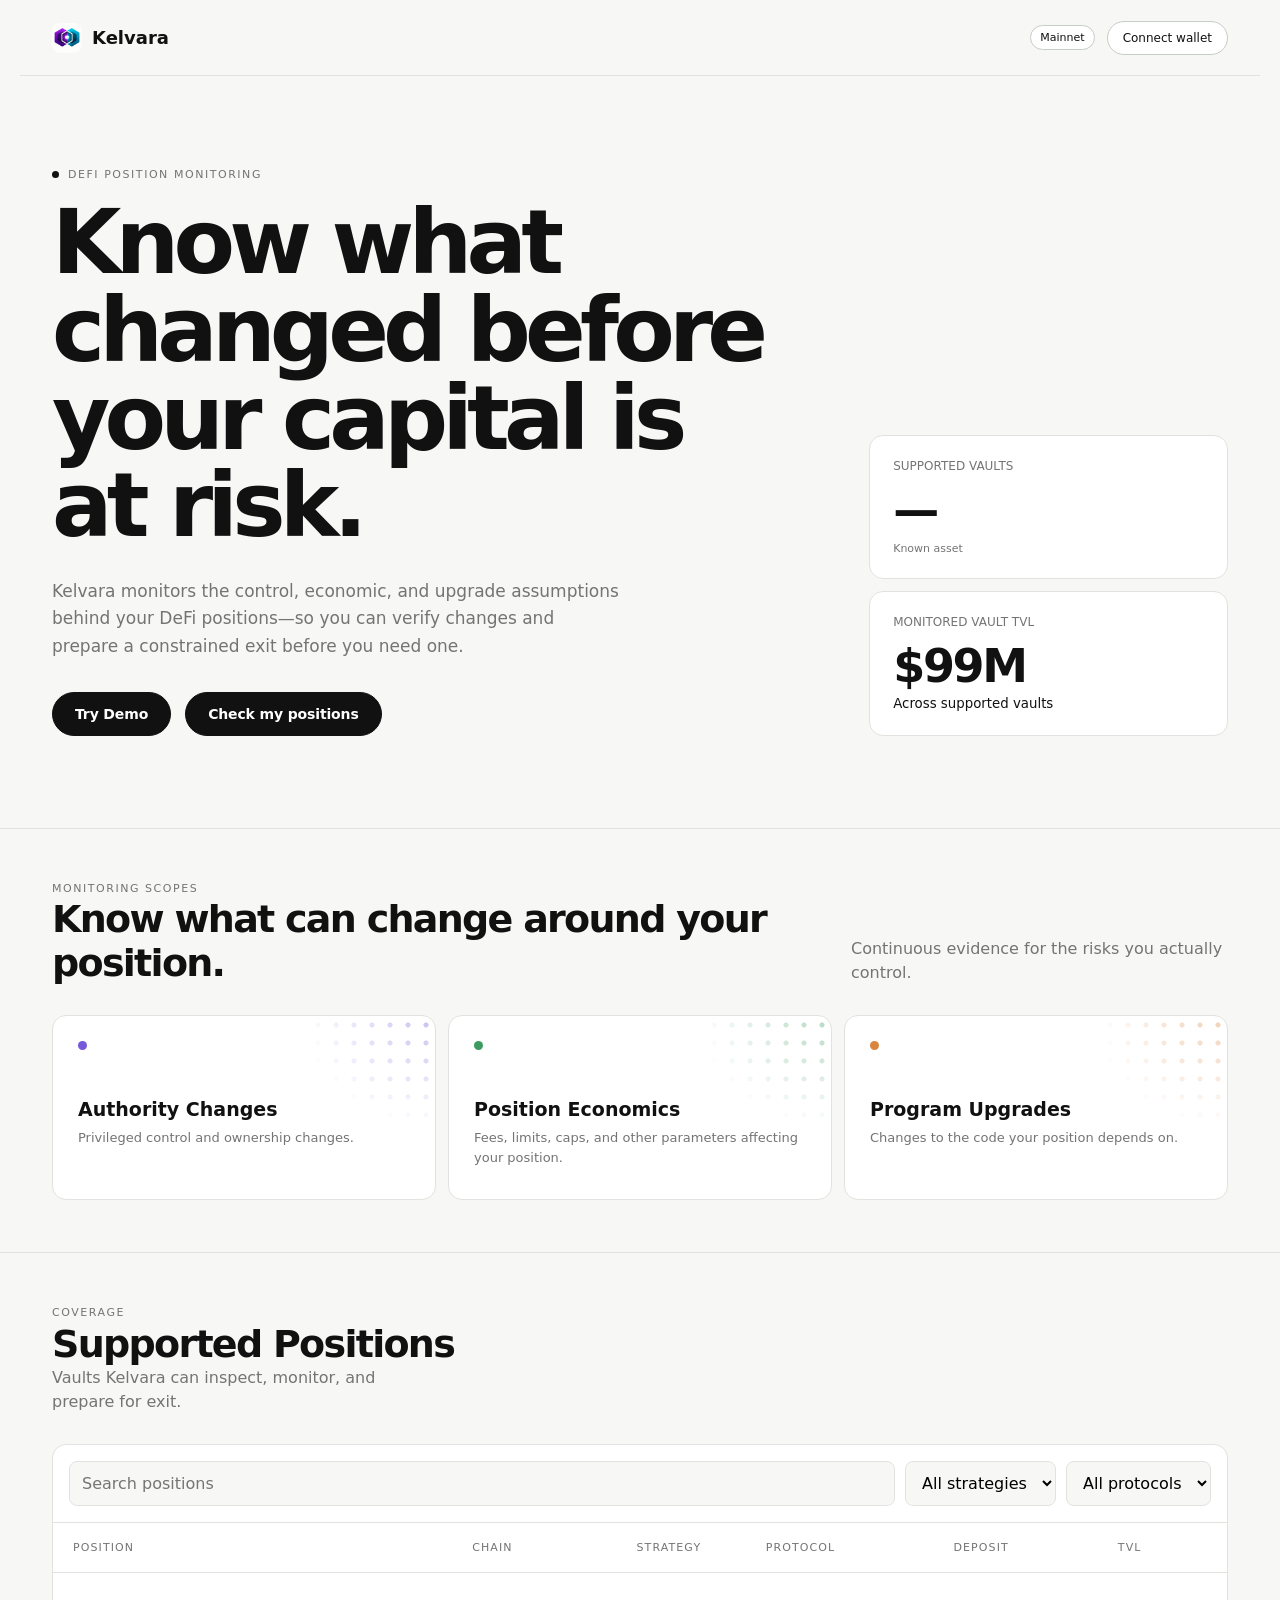
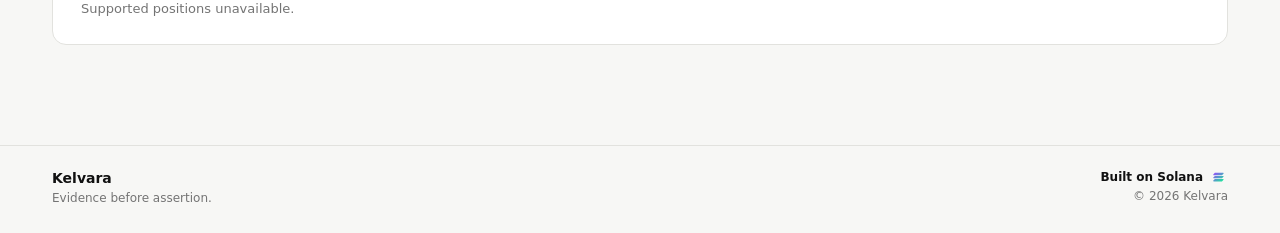
==== index.html @ b46203f2 "Revert "Release UI from canonical ac13722" This reverts commit afd5cecdd87534b0f4036c01dedb1bf832653" ====
<!doctype html>
<html lang="en">
<head>
<meta charset="utf-8"><meta name="viewport" content="width=device-width,initial-scale=1">
<title>Kelvara — Monitoring critical onchain infrastructure.</title>
<link rel="icon" href="/icon.png" type="image/png">
<style>
:root{--bg:#f7f7f5;--surface:#fff;--ink:#111;--muted:#747474;--line:#e2e2de;--line-strong:#c5cec5;--radius:14px;--max:1240px}*{box-sizing:border-box}html{scroll-behavior:smooth}body{margin:0;background:var(--bg);color:var(--ink);font-family:Inter,ui-sans-serif,system-ui,-apple-system,"Segoe UI",sans-serif}a{color:inherit;text-decoration:none}button,input,select{font:inherit}.wrap{max-width:var(--max);margin:auto;padding:0 32px}.topbar{height:76px;border-bottom:1px solid var(--line);display:flex;align-items:center;justify-content:space-between}.wordmark{display:flex;align-items:center;gap:10px;font-weight:750;font-size:18px}.mark{width:30px;height:30px;border-radius:8px}.nav{display:flex;align-items:center;gap:12px;color:var(--muted);font-size:13px}.wallet-chip{border:1px solid var(--line-strong);background:var(--surface);border-radius:999px;padding:9px 15px;color:var(--ink);font-size:12px}.hero{padding-top:92px;padding-bottom:92px;display:grid;grid-template-columns:1.35fr .65fr;gap:72px;align-items:end}.eyebrow,.kicker{margin:0 0 18px;color:var(--muted);font-size:11px;letter-spacing:.14em;text-transform:uppercase}.eyebrow:before{content:"";display:inline-block;width:7px;height:7px;border-radius:50%;background:#111;margin-right:9px}h1{font-size:clamp(48px,7vw,92px);line-height:.98;letter-spacing:-.065em;max-width:780px;margin:0}.lead{max-width:570px;color:var(--muted);font-size:17px;line-height:1.6;margin:28px 0 0}.hero-actions{display:flex;align-items:center;gap:14px;margin-top:32px}.button{display:inline-flex;align-items:center;justify-content:center;min-height:44px;margin-top:0;padding:12px 22px;border:1px solid #111;border-radius:999px;background:#111;color:#fff;font-size:14px;font-weight:700;letter-spacing:-.01em;line-height:1;cursor:pointer;transition:background-color .18s ease,transform .18s ease,box-shadow .18s ease}.button:hover{background:#333;box-shadow:0 6px 16px #1112;transform:translateY(-1px)}.button:focus-visible{outline:3px solid #7658d8;outline-offset:3px}.button:active{background:#000;transform:translateY(0);box-shadow:none}.button:disabled{background:#b8b8b3;border-color:#b8b8b3;color:#fff;cursor:not-allowed;transform:none;box-shadow:none}.metric-stack{display:grid;gap:12px}.metric{background:var(--surface);border:1px solid var(--line);border-radius:var(--radius);padding:23px}.metric-label{display:block;color:var(--muted);font-size:12px}.metric strong{display:block;font-size:46px;letter-spacing:-.05em;margin-top:10px}.metric:after{display:block;color:var(--muted);font-size:11px;margin-top:5px}.metric:first-child:after{content:'Known asset'}.section{border-top:1px solid var(--line);padding:52px 0}.section-head{display:flex;justify-content:space-between;gap:24px;align-items:end;margin-bottom:30px}.section h2{font-size:38px;letter-spacing:-.045em;margin:0}.section-head p{max-width:380px;color:var(--muted);line-height:1.5;margin:0}.scopes{display:grid;grid-template-columns:repeat(3,1fr);gap:12px}.scope{background:var(--surface);border:1px solid var(--line);border-radius:var(--radius);padding:25px;min-height:160px}.scope-dot{display:block;width:9px;height:9px;border-radius:50%;background:#7658d8}.scope-economics .scope-dot{background:#3f9a62}.scope-program .scope-dot{background:#d9853f}.inline-cell{display:inline-flex;align-items:center;gap:8px}.inline-cell img{width:18px;height:18px;border-radius:50%}.coverage-unknown{color:var(--muted);font-size:12px;font-style:italic}.scope{min-height:185px}.table th,.table td{padding-top:20px;padding-bottom:20px}.scope h3{font-size:19px;margin:48px 0 8px}.scope p{color:var(--muted);font-size:13px;line-height:1.5;margin:0}.catalog{background:var(--surface);border:1px solid var(--line);border-radius:var(--radius);overflow:hidden}.mobile-position-list,.mobile-position-more{display:none}.catalog-tools{padding:16px;display:flex;gap:10px;border-bottom:1px solid var(--line)}.catalog-tools input,.catalog-tools select{background:var(--bg);border:1px solid var(--line);border-radius:8px;padding:11px 12px;outline:none}.catalog-tools input{flex:1}.table{width:100%;border-collapse:collapse}.table th,.table td{text-align:left;padding:18px 20px;border-bottom:1px solid var(--line);font-size:13px}.table th{color:var(--muted);font-size:11px;font-weight:500;text-transform:uppercase;letter-spacing:.1em}.table td small{display:block;color:var(--muted);margin-top:5px}.tag{display:inline-block;padding:5px 9px;border:1px solid var(--line-strong);border-radius:999px;color:var(--ink);background:var(--surface);font-size:11px}.empty{padding:28px;color:var(--muted);font-size:13px}.footer{margin-top:48px;border-top:1px solid var(--line)}.footer-inner{max-width:var(--max);margin:0 auto;padding:24px 32px 28px;display:flex;justify-content:space-between;align-items:flex-start;gap:32px}.footer-left,.footer-right{display:flex;flex-direction:column;gap:5px}.footer-right{align-items:flex-end;text-align:right}.footer-brand{color:var(--ink);font-size:14px;font-weight:700}.footer-copy{color:var(--muted);font-size:12px}.footer-solana{display:flex;align-items:center;gap:7px;color:var(--ink);font-size:12px;font-weight:600}.footer-solana img{width:18px;height:14px;object-fit:contain}
@media(max-width:640px){body{color:#0d172c;background:#faf9f6}.wrap{padding-left:20px;padding-right:20px}.topbar{height:72px;position:sticky;top:0;z-index:9;padding-left:20px;padding-right:20px;background:#fffefdf2;backdrop-filter:blur(12px);border-color:#e3e5e8}.wordmark{gap:10px;font-size:19px}.mark{width:32px;height:32px}.nav{gap:8px}.nav a{display:none}.wallet-chip{min-height:42px;padding:0 14px;border-color:#d9dde3;background:#fff;font-size:13px}.hero{display:none}.section{padding:0;border-top:0}.section-head{display:block}.kicker{margin:0 0 7px;color:#7a859a;font-size:10px;font-weight:600;letter-spacing:.16em}.section h2{margin:0;color:#0c172d;font-size:30px;line-height:1.08;font-weight:780;letter-spacing:-.03em}.section-head p{margin:10px 0 18px;color:#748097;font-size:15px;line-height:1.4}#scopes{padding:20px 0 0}#scopes .section-head{display:none}.scopes{grid-template-columns:1fr;gap:10px}.scope{min-height:0;padding:18px 20px;border:1px solid #dfe2e6;border-radius:16px;background:#fff;box-shadow:0 2px 8px #0f172a08}.scope-dot{width:9px;height:9px}.scope h3{margin:12px 0 5px;color:#101a31;font-size:18px;line-height:1.2;font-weight:700}.scope p{color:#738099;font-size:14px;line-height:1.42}#assets{padding:34px 0 0}.catalog{overflow:visible;border:0;border-radius:0;background:transparent}.catalog-tools,.table{display:none}.mobile-position-list{display:grid;gap:10px;border:0;border-radius:0;background:transparent;overflow:visible}.mobile-position-row{position:relative;display:grid;grid-template-columns:54px minmax(0,1fr) 12px;gap:15px;align-items:center;height:94px;padding:16px 18px;border:1px solid #dfe2e6!important;border-radius:16px;background:#fff}.mobile-position-row:after{content:'›';color:#7d889a;font-size:25px;font-weight:300;line-height:1}.mobile-position-row img{width:52px;height:52px;padding:9px;border:1px solid #dde0e5;border-radius:14px;background:#fff;object-fit:contain}.mobile-position-row strong,.mobile-position-row small{display:block}.mobile-position-row strong{color:#101a31;font-size:15px;font-weight:700;line-height:1.25}.mobile-position-row small{margin-top:5px;color:#75819a;font-size:13px}.mobile-position-more{display:flex!important;align-items:center;justify-content:center;width:100%;min-height:48px;margin-top:12px;border:1px solid #dde1e6;border-radius:14px;background:#fff;color:#10182d;font-size:14px;font-weight:700}.mobile-position-more:after{content:'›';margin-left:14px;color:#7d889a;font-size:21px}.footer{margin-top:32px}.footer-inner{padding:20px;gap:20px}.footer-brand{color:#101a31}.footer-right{color:#596477}.footer-solana{color:#101a31}.footer-solana img{width:18px;height:14px;opacity:1}.footer-copy{color:#697386}.footer-left{max-width:140px}}
.scope{position:relative;overflow:hidden;--scope-dot:#7658d8}.scope-economics{--scope-dot:#3f9a62}.scope-program{--scope-dot:#d9853f}.scope::before{content:"";position:absolute;inset:0;background-image:radial-gradient(circle,var(--scope-dot) 2.5px,transparent 2.6px);background-size:18px 18px;background-position:calc(100% - 18px) 18px;opacity:.38;mask-image:radial-gradient(ellipse 170px 145px at 100% 0%,#000 0%,transparent 78%);-webkit-mask-image:radial-gradient(ellipse 170px 145px at 100% 0%,#000 0%,transparent 78%);pointer-events:none}.scope>*{position:relative;z-index:1}
.table{table-layout:fixed;width:100%}.table tbody tr{height:78px}.table th,.table td{vertical-align:middle}.table td{height:78px}.table td>img,.table td>a>img{flex:0 0 36px;width:36px;height:36px;padding:6px;border:1px solid var(--line);border-radius:10px;background:#fff;object-fit:contain}.table td,.table td>a{align-items:center;gap:11px}.table td>a{display:inline-flex}.table td:first-child>span{line-height:1.25}.table td:first-child>small{color:var(--muted);font-size:12px;line-height:1.25;text-transform:capitalize}.table td:nth-child(3),.table td:nth-child(6){font-weight:600}@media(min-width:761px){.table th:nth-child(1),.table td:nth-child(1){width:34%}.table th:nth-child(2),.table td:nth-child(2){width:14%}.table th:nth-child(3),.table td:nth-child(3){width:11%}.table th:nth-child(4),.table td:nth-child(4){width:16%}.table th:nth-child(5),.table td:nth-child(5){width:14%}.table th:nth-child(6),.table td:nth-child(6){width:11%}.table tbody tr{display:table-row}.table tbody td{display:table-cell}.table td:first-child{position:relative;padding-left:59px}.table td:first-child>img{position:absolute;left:12px;top:50%;transform:translateY(-50%)}.table td:first-child>span,.table td:first-child>small{display:block;white-space:nowrap;overflow:hidden;text-overflow:ellipsis}.table td:nth-child(2),.table td:nth-child(4),.table td:nth-child(5){white-space:nowrap}.table td:nth-child(2)>img,.table td:nth-child(5)>img{vertical-align:middle;margin-right:11px}.table td:nth-child(4)>a{display:inline-flex;vertical-align:middle}}
@media (prefers-reduced-motion: reduce){html{scroll-behavior:auto}*{animation-duration:.01ms!important;transition-duration:.01ms!important}}
.wallet-modal{position:fixed;inset:0;background:#0008;display:grid;place-items:center;z-index:10}.wallet-modal[hidden],.wallet-control [hidden]{display:none}.wallet-panel{position:relative;background:var(--surface);border:1px solid var(--line);border-radius:var(--radius);padding:28px;width:min(420px,calc(100% - 36px))}.wallet-panel h2{margin:0 0 8px}.wallet-panel p{color:var(--muted);font-size:13px}.wallet-options{display:grid;gap:10px}.wallet-options button{display:flex;align-items:center;gap:10px;padding:12px;border:1px solid var(--line);background:var(--bg);border-radius:10px;text-align:left}.wallet-options img{width:24px;height:24px;border-radius:6px}.wallet-close{position:absolute;right:12px;top:10px;border:0;background:transparent;font-size:24px}.wallet-control{display:flex;align-items:center;gap:8px}.wallet-control>#wallet-disconnect{border:0;background:transparent;color:var(--muted);font-size:11px}
</style></head>
<body>
<header class="topbar wrap"><a class="wordmark" href="https://kelvara.xyz" aria-label="Kelvara home"><img class="mark" src="/icon.png" alt="">Kelvara</a><nav class="nav"><button id="realm-label" class="tag" type="button" aria-haspopup="dialog" aria-controls="network-selector" aria-expanded="false">Select network</button><div class="wallet-control"><button class="wallet-chip" id="wallet-chip" type="button" aria-haspopup="dialog">Connect wallet</button><span id="wallet-chip-address" hidden></span><button id="wallet-disconnect" type="button" hidden>Disconnect</button></div></nav></header>
<div id="network-selector" class="wallet-modal" hidden role="dialog" aria-modal="true" aria-labelledby="network-selector-title"><div class="wallet-panel"><button id="network-selector-close" class="wallet-close" type="button" aria-label="Close network selector">×</button><h2 id="network-selector-title">Choose your network</h2><p>Connect a wallet only after selecting a network.</p><div class="wallet-options"><button type="button" data-network-context="mainnet">Mainnet</button><button type="button" data-network-context="devnet">Devnet</button><button type="button" data-network-context="devnet-demo">Devnet Demo</button></div><p id="network-selector-status" role="status"></p></div></div>
<div id="wallet-selector" class="wallet-modal" hidden role="dialog" aria-modal="true" aria-labelledby="wallet-selector-title"><div class="wallet-panel"><button id="wallet-selector-close" class="wallet-close" type="button" aria-label="Close">×</button><h2 id="wallet-selector-title">Connect a wallet</h2><p id="wallet-selector-message">Select an installed Solana wallet.</p><div class="wallet-options"><button type="button" data-wallet="phantom"><img src="/assets/wallets/phantom.svg" alt="">Phantom</button><button type="button" data-wallet="solflare"><img src="/assets/wallets/solflare.svg" alt="">Solflare</button><button type="button" data-wallet="backpack"><img src="/assets/wallets/backpack.svg" alt="">Backpack</button></div></div></div>
<main>
<section class="hero wrap"><div><p class="eyebrow"><span id="landing-health-status" class="landing-health-dot" role="status" aria-label="Backend status: checking" data-state="loading"></span>DEFI POSITION MONITORING</p><h1>Know what changed before your capital is at risk.</h1><p class="lead">Kelvara monitors the control, economic, and upgrade assumptions behind your DeFi positions—so you can verify changes and prepare a constrained exit before you need one.</p><div class="hero-actions"><button class="button" id="live-demo" type="button">Try Demo</button><button class="button" id="connect-wallet">Check my positions</button></div></div><div class="metric-stack"><article class="metric"><span class="metric-label">SUPPORTED VAULTS</span><strong id="vault-count" aria-live="polite" aria-busy="true">—</strong></article><article class="metric"><span class="metric-label">MONITORED VAULT TVL</span><strong>$99M</strong><small>Across supported vaults</small></article></div></section>
<section class="section" id="scopes"><div class="wrap"><div class="section-head"><div><p class="kicker">MONITORING SCOPES</p><h2>Know what can change around your position.</h2></div><p>Continuous evidence for the risks you actually control.</p></div><div class="scopes"><article class="scope scope-authority"><span class="scope-dot" aria-hidden="true"></span><h3>Authority Changes</h3><p>Privileged control and ownership changes.</p></article><article class="scope scope-economics"><span class="scope-dot" aria-hidden="true"></span><h3>Position Economics</h3><p>Fees, limits, caps, and other parameters affecting your position.</p></article><article class="scope scope-program"><span class="scope-dot" aria-hidden="true"></span><h3>Program Upgrades</h3><p>Changes to the code your position depends on.</p></article></div></div></section>
<section class="section" id="assets"><div class="wrap"><div class="section-head"><div><p class="kicker">COVERAGE</p><h2>Supported Positions</h2><p>Vaults Kelvara can inspect, monitor, and prepare for exit.</p></div></div><div class="catalog"><div class="catalog-tools"><input id="asset-search" data-search type="search" placeholder="Search positions" aria-label="Search positions"><select id="type-filter" aria-label="Strategy filter"><option value="">All strategies</option><option value="RWA Yield">RWA Yield</option></select><select id="protocol-filter" aria-label="Protocol filter"><option value="">All protocols</option><option value="Kamino">Kamino</option></select></div><table class="table"><thead><tr><th>Position</th><th>Chain</th><th>Strategy</th><th>Protocol</th><th>Deposit</th><th>TVL</th></tr></thead><tbody id="asset-list"></tbody></table><div id="mobile-position-list" class="mobile-position-list" aria-label="Supported positions"></div><button id="mobile-position-more" class="mobile-position-more" type="button">View all supported positions</button><div class="empty" id="no-results" hidden>No assets match these filters.</div></div></div></section>
</main><footer class="footer"><div class="footer-inner"><div class="footer-left"><div class="footer-brand">Kelvara</div><div class="footer-copy">Evidence before assertion.</div></div><div class="footer-right"><a class="footer-solana" href="https://solana.com" target="_blank" rel="noopener noreferrer"><span>Built on Solana</span><img src="/assets/networks/solana.svg" alt=""></a><div class="footer-copy">© <span data-current-year></span> Kelvara</div></div></div></footer>
<script data-wallet-module>
(()=>{const q=s=>document.querySelector(s), modal=q('#wallet-selector'), networkModal=q('#network-selector'), msg=q('#wallet-selector-message'), chip=q('#wallet-chip'), addr=q('#wallet-chip-address'), off=q('#wallet-disconnect'), realm=q('#realm-label'), LANDING_CONTEXT_KEY='kelvara_landing_context',CONTEXTS={mainnet:{network:'mainnet-beta',mode:'normal',catalogId:'mainnet-beta'},devnet:{network:'devnet',mode:'normal',catalogId:'devnet'},'devnet-demo':{network:'devnet',mode:'demo',catalogId:'devnet-demo'}},GENESIS={"mainnet-beta":"5eykt4UsFv8P8NJdTREpY1vzqKqZKvdpKuc147dw2N9d",devnet:"EtWTRABZaYq6iMfeYKouRu166VU2xqa1wcaWoxPkrZBG"};let current=null,network=null,mode=null,currentContext=null;
function readContext(){try{const id=sessionStorage.getItem(LANDING_CONTEXT_KEY);return CONTEXTS[id]?{id,...CONTEXTS[id]}:{id:'mainnet',...CONTEXTS.mainnet}}catch{return {id:'mainnet',...CONTEXTS.mainnet}}}
const DISCONNECT_TIMEOUT=10000;let disconnectBlocked=false,disconnectBarrier=null,disconnectGeneration=0,networkGeneration=0;function clearNetworkState(){sessionStorage.removeItem('kelvara_handoff');sessionStorage.removeItem('kelvara_app_session');sessionStorage.removeItem('kelvara_auth_token');localStorage.removeItem('kelvara_prod_monitor_wallet');localStorage.removeItem('kelvara_prod_wallet');localStorage.removeItem('kelvara_pending_nonce_accounts')}function persistedProvider(){for(const key of ['kelvara_app_session','kelvara_handoff']){let record;try{record=JSON.parse(sessionStorage.getItem(key)||'null')}catch{continue}const expectedGenesis=network&&GENESIS[network],source=record?.source,wallet=record?.wallet;if(!expectedGenesis||record?.network!==network||record?.genesisHash!==expectedGenesis||typeof wallet!=='string'||typeof source!=='string')continue;const p=provider(source);if(p&&p.isConnected!==false&&p.publicKey&&p.publicKey.toString()===wallet)return p}return null}function clearLiveProvider(){const previous=current||persistedProvider();current=null;addr.hidden=true;addr.textContent='';off.hidden=true;chip.textContent='Connect wallet';clearNetworkState();if(!previous?.disconnect)return Promise.resolve(true);disconnectBlocked=true;const generation=++disconnectGeneration;let result;try{result=previous.disconnect()}catch{result=Promise.reject(new Error('wallet_disconnect_failed'))}const barrier=Promise.race([Promise.resolve(result),new Promise((_,reject)=>setTimeout(()=>reject(new Error('wallet_disconnect_timeout')),DISCONNECT_TIMEOUT))]);disconnectBarrier=barrier;barrier.then(()=>{if(disconnectBarrier!==barrier||generation!==disconnectGeneration)return;disconnectBarrier=null;disconnectBlocked=false},()=>{if(disconnectBarrier!==barrier||generation!==disconnectGeneration)return;disconnectBarrier=null;disconnectBlocked=true;const status=q('#network-selector-status');if(status)status.textContent='Disconnect failed or timed out. Reload the page or manually disconnect the wallet.'});return barrier}function exposeContext(contextId){const selected=CONTEXTS[contextId];if(!selected)return false;sessionStorage.setItem(LANDING_CONTEXT_KEY,contextId);currentContext={id:contextId,...selected};network=selected.network;mode=selected.mode;realm.textContent=contextId==='devnet-demo'?'Devnet Demo':contextId==='devnet'?'Devnet':'Mainnet';q('#network-selector-status').textContent=contextId==='devnet-demo'?'Devnet Demo catalog.':network==='devnet'?'Devnet catalog.':'Mainnet catalog.';closeNetwork();if(window.dispatchEvent&&typeof CustomEvent==='function')window.dispatchEvent(new CustomEvent('kelvara-context-selected',{detail:currentContext}));return true}function setNetwork(contextId){const selected=CONTEXTS[contextId];if(!selected)return false;if(currentContext?.id===contextId)return exposeContext(contextId);if(disconnectBlocked||disconnectBarrier)return false;++networkGeneration;closeNetwork();const owned=current||persistedProvider();if(!owned){clearNetworkState();return exposeContext(contextId)}const barrier=clearLiveProvider();if(!barrier||typeof barrier.then!=='function')return exposeContext(contextId);barrier.then(()=>{disconnectBarrier=null;disconnectBlocked=false;exposeContext(contextId)},()=>{});return true}
currentContext=readContext();network=currentContext.network;mode=currentContext.mode;realm.textContent=currentContext.id==='devnet-demo'?'Devnet Demo':currentContext.id==='devnet'?'Devnet':'Mainnet';closeNetwork();window.KelvaraLandingContext={get:()=>currentContext};const networkSelector=q('#network-selector');if(networkSelector)networkSelector.querySelectorAll('[data-network-context]').forEach(button=>button.onclick=()=>setNetwork(button.dataset.networkContext));realm.onclick=openNetwork;
function provider(kind){if(kind==='phantom')return window.phantom?.solana||(window.solana?.isPhantom?window.solana:null);if(kind==='solflare')return window.solflare||(window.solana?.isSolflare?window.solana:null);if(kind==='backpack')return window.backpack?.solana||window.backpack||(window.solana?.isBackpack?window.solana:null);return null}function connectedProvider(){const candidates=[window.phantom?.solana,window.solflare,window.backpack?.solana,window.backpack,window.solana];for(const p of candidates){if(p&&p.isConnected!==false&&p.publicKey)return p}return null}
function close(){modal.hidden=true} function open(){modal.hidden=false;msg.textContent='Select an installed Solana wallet.'} function closeNetwork(){networkModal.hidden=true;if(realm?.setAttribute)realm.setAttribute('aria-expanded','false')} function openNetwork(){networkModal.hidden=false;if(realm?.setAttribute)realm.setAttribute('aria-expanded','true')} const API_BASE=location.hostname==='app.kelvara.xyz'?'https://api.kelvara.xyz':'',apiUrl=path=>`${API_BASE}${path}`;
function validateAuthenticatedDevnetPortfolio(value){if(!value||typeof value!=='object'||Array.isArray(value))throw Error('Devnet portfolio unavailable.');const allowed=['network','genesisHash','sourceStatus','positions','safeguards','protocolStatuses','coverage'],required=['network','genesisHash','sourceStatus','positions','safeguards','protocolStatuses'],statuses=['canonical_devnet_empty_read_only','canonical_devnet_live_read_only'];if(Object.keys(value).some(key=>!allowed.includes(key))||!required.every(key=>Object.hasOwn(value,key))||value.network!=='devnet'||value.genesisHash!==GENESIS.devnet||!statuses.includes(value.sourceStatus))throw Error('Devnet portfolio unavailable.');for(const field of ['positions','safeguards','protocolStatuses'])if(!Array.isArray(value[field])||value[field].length>100)throw Error('Devnet portfolio unavailable.');if(value.positions.some(position=>!position||typeof position!=='object'||Array.isArray(position)||position.chain!=='solana'||position.network!=='devnet'||typeof position.targetId!=='string'||!position.targetId.startsWith('solana:devnet:')||/mainnet/i.test(JSON.stringify(position))))throw Error('Devnet portfolio unavailable.');return value}
function validateDevnetReadOnlyDemo(value){validateAuthenticatedDevnetPortfolio(value);const keys=['network','genesisHash','sourceStatus','positions','safeguards','protocolStatuses'];if(Object.keys(value).sort().join(',')!==keys.sort().join(',')||value.sourceStatus!=='canonical_devnet_empty_read_only'||value.positions.length||value.safeguards.length||value.protocolStatuses.length)throw Error('Devnet demo unavailable.');return value}
async function readJsonResponse(response,label){if(!response||!response.ok)throw Error(`${label} unavailable.`);let value;try{value=await response.json()}catch{throw Error(`${label} unavailable.`)}if(!value||typeof value!=='object')throw Error(`${label} unavailable.`);return value}
async function connect(kind){/* challenge(network=devnet); mode=demo; attemptContext.mode */const clear=()=>{sessionStorage.removeItem('kelvara_handoff');sessionStorage.removeItem('kelvara_app_session');sessionStorage.removeItem('kelvara_auth_token');localStorage.removeItem('kelvara_prod_monitor_wallet')};if(!network){clear();if(!networkModal){return}else{networkModal.hidden=false;return}}if(disconnectBlocked){msg.textContent='Disconnect is still settling. Connect again after the wallet disconnect completes.';return}const attemptGeneration=networkGeneration,attemptContext=currentContext,attemptNetwork=attemptContext.network,attemptMode=attemptContext.mode,isCurrent=()=>networkGeneration===attemptGeneration&&currentContext===attemptContext,label=kind[0].toUpperCase()+kind.slice(1);const p=provider(kind);if(!p?.connect){msg.textContent=label+' not detected. Install or unlock the browser extension, then try again.';return}try{clear();msg.textContent='Connecting wallet…';const result=await p.connect();if(!isCurrent())return;const key=(result.publicKey||p.publicKey)?.toString();if(!key||p.isConnected===false||!p.isConnected||!p.publicKey||p.publicKey.toString()!==key)throw Error('Wallet did not establish an active session.');current=p;msg.textContent='Signing authentication…';const challengeResponse=await fetch(apiUrl('/api/auth/challenge'),{method:'POST',headers:{'content-type':'application/json','x-kelvara-network':attemptNetwork},body:JSON.stringify({wallet:key,network:attemptNetwork,demoMode:attemptMode==='demo'}),});if(!isCurrent())return;const challenge=await readJsonResponse(challengeResponse,'Authentication challenge');if(!isCurrent())return;if(typeof challenge.message!=='string'||!challenge.message||challenge.message.length>4096||challenge.network!==attemptNetwork||challenge.genesisHash!==GENESIS[attemptNetwork]||challenge.demoMode!==(attemptMode==='demo'))throw Error('Authentication challenge unavailable.');const signed=await p.signMessage(new TextEncoder().encode(challenge.message),'utf8');if(!isCurrent())return;const bytes=signed.signature||signed;let binary='';for(let i=0;i<bytes.length;i++)binary+=String.fromCharCode(bytes[i]);const signature=btoa(binary);const verifyResponse=await fetch(apiUrl('/api/auth/verify'),{method:'POST',headers:{'content-type':'application/json','x-kelvara-network':attemptNetwork},body:JSON.stringify({wallet:key,message:challenge.message,signature,network:attemptNetwork,demoMode:attemptMode==='demo'})});if(!isCurrent())return;const session=await readJsonResponse(verifyResponse,'Wallet authentication');if(!isCurrent())return;if(typeof session.token!=='string'||!session.token||session.network!==attemptNetwork||session.genesisHash!==challenge.genesisHash)throw Error('Wallet authentication failed.');msg.textContent='Loading position…';const inspectionPath=attemptNetwork==='devnet'?'/api/portfolio/':'/api/inspect/';const inspectionUrl=inspectionPath+encodeURIComponent(key)+(attemptNetwork==='devnet'?`?network=${encodeURIComponent(attemptNetwork)}`:'');const inspectResponse=await fetch(apiUrl(inspectionUrl),{headers:{authorization:'Bearer '+session.token,'x-kelvara-network':attemptNetwork,'x-kelvara-genesis':session.genesisHash}});if(!isCurrent())return;const inspection=await readJsonResponse(inspectResponse,'Initial position inspection');if(!isCurrent())return;if(attemptNetwork==='devnet')validateAuthenticatedDevnetPortfolio(inspection);if(!isCurrent())return;sessionStorage.setItem('kelvara_handoff',JSON.stringify({wallet:key,source:kind,token:session.token,network:attemptNetwork,mode:attemptMode,demoMode:attemptMode==='demo',genesisHash:session.genesisHash,evidence:inspection}));sessionStorage.setItem('kelvara_network_context',attemptMode==='demo'?'devnet-demo':attemptNetwork);addr.hidden=false;addr.textContent=key.slice(0,4)+'…'+key.slice(-4);chip.textContent=label+' connected';off.hidden=false;if(!isCurrent())return;const destination=attemptMode==='demo'?'/app.html?network=devnet&mode=demo':'/app.html';location.replace(destination)}catch(e){if(!isCurrent())return;clear();msg.textContent=e.message||'Connection not completed.'}}
chip.onclick=()=>network?open():openNetwork();const connectButton=q('#connect-wallet');if(connectButton)connectButton.onclick=()=>network?open():openNetwork();const demoButton=q('#live-demo');if(demoButton)demoButton.onclick=()=>{const changed=setNetwork('devnet-demo');if(changed)window.setTimeout(()=>{if(currentContext?.id==='devnet-demo'&&network==='devnet')open()},500)};off.onclick=async()=>{try{await current?.disconnect()}catch{}current=null;addr.hidden=true;off.hidden=true;chip.textContent='Connect wallet';close()};q('#wallet-selector-close').onclick=close;const networkClose=q('#network-selector-close');if(networkClose)networkClose.onclick=closeNetwork;modal.onclick=e=>{if(e.target===modal)close()};networkModal.onclick=e=>{if(e.target===networkModal&&network)closeNetwork()};document.addEventListener('keydown',e=>{if(e.key==='Escape'){if(!networkModal.hidden)closeNetwork();else close()}});document.querySelectorAll('[data-wallet]').forEach(b=>b.onclick=()=>connect(b.dataset.wallet));})();
</script>
<script data-positions-module>
(()=>{const API_BASE=location.hostname==='app.kelvara.xyz'?'https://api.kelvara.xyz':'',apiUrl=path=>`${API_BASE}${path}`,API=apiUrl('/api/supported-positions?network='),NETWORKS=new Set(['mainnet-beta','devnet']),keys=['targetId','chain','network','protocolId','resourceType','address','displayName','strategy','protocolUrl','protocolIconKey','token','shareMint','metricsAdapter','monitoring','tvl'],tokenKeys=['mint','symbol','iconKey'],adapterKeys=['id','version'],monitorKeys=['state','activeRuleCount'],tvlKeys=['state','value','currency','observedAt','source'],states=new Set(['provisioning','ready','degraded']),tvlStates=new Set(['unknown','unavailable','stale','current']),q=s=>document.querySelector(s),list=q('#asset-list'),empty=q('#no-results'),search=q('#asset-search'),type=q('#type-filter'),protocol=q('#protocol-filter'),count=q('#vault-count'),mobileList=q('#mobile-position-list'),mobileMore=q('#mobile-position-more');let positions=[],generation=0,mobileExpanded=false;const iconPath=(kind,key)=>`/assets/${kind}/${encodeURIComponent(key)}.svg`;function image(parent,src){const n=document.createElement('img');n.src=src;n.alt='';n.width=24;n.height=24;parent.appendChild(n);return n}function money(value){return new Intl.NumberFormat('en-US',{style:'currency',currency:'USD',notation:'compact',maximumFractionDigits:0}).format(Number(value))}
function exact(o,allowed){return o&&typeof o==='object'&&!Array.isArray(o)&&Object.keys(o).sort().join('|')===allowed.slice().sort().join('|')}
function str(v){return typeof v==='string'&&v.length>0&&v.length<=4096} function nullable(v){return v===null||str(v)}
function solana(v){return typeof v==='string'&&/^[1-9A-HJ-NP-Za-km-z]{32,44}$/.test(v)}
function observed(v){return typeof v==='string'&&/^\d{4}-\d{2}-\d{2}T\d{2}:\d{2}:\d{2}\.\d{3}Z$/.test(v)&&!Number.isNaN(Date.parse(v))}
function validatePosition(p){const id=`${p?.chain}:${p?.network}:${p?.protocolId}:${p?.resourceType}:${p?.address}`,tv=p?.tvl||{};if(!exact(p,keys)||!str(p.targetId)||p.targetId!==id||p.chain!=='solana'||!str(p.network)||!str(p.protocolId)||!str(p.resourceType)||!solana(p.address)||!str(p.displayName)||p.strategy!=='Yield'||p.protocolUrl!==`https://app.kamino.finance/explore/vaults/${p.address}`||p.protocolIconKey!==(p.address==='BoZDRc1RDY9FzUZZ19WT4GbtTnnbXQ8AGSU5ByEw3ut5'?'steakhouse':'kamino')||!exact(p.token,tokenKeys)||!solana(p.token.mint)||!str(p.token.symbol)||!str(p.token.iconKey)||!solana(p.shareMint)||!exact(p.metricsAdapter,adapterKeys)||!str(p.metricsAdapter.id)||!Number.isSafeInteger(p.metricsAdapter.version)||p.metricsAdapter.version<1||!exact(p.monitoring,monitorKeys)||!states.has(p.monitoring.state)||!Number.isInteger(p.monitoring.activeRuleCount)||p.monitoring.activeRuleCount<1||!exact(p.tvl,tvlKeys)||tv.state!=='current'||tv.currency!=='USD'||!str(tv.source)||!str(tv.value)||!observed(tv.observedAt))throw Error('Supported positions unavailable.');return p}
function validateCatalog(v,network){if(!exact(v,['network','positions'])||v.network!==network||!Array.isArray(v.positions)||v.positions.length>100)throw Error('Supported positions unavailable.');const ids=new Set();return v.positions.map(validatePosition).map(p=>{if(p.network!==network||ids.has(p.targetId))throw Error('Supported positions unavailable.');ids.add(p.targetId);return p})}
function text(parent,value,tag='span'){const n=document.createElement(tag);n.textContent=value;parent.appendChild(n);return n}function cell(tr,label){const td=document.createElement('td');td.dataset.label=label;tr.appendChild(td);return td}
function render(){mobileList.replaceChildren();const mobilePositions=mobileExpanded?positions:positions.slice(0,5);mobilePositions.forEach(p=>{const row=document.createElement('article');row.className='mobile-position-row';image(row,iconPath('protocols',p.protocolIconKey));const identity=document.createElement('div');text(identity,p.displayName,'strong');text(identity,'Kamino · Solana','small');row.appendChild(identity);mobileList.appendChild(row)});mobileMore.hidden=positions.length<=5||mobileExpanded;[ [type,new Set(positions.map(p=>p.strategy))],[protocol,new Set(positions.map(p=>p.protocolId))] ].forEach(([select,values])=>{const current=select.value;select.replaceChildren();text(select,'All '+(select===type?'strategies':'protocols'),'option');values.forEach(value=>text(select,value,'option'));select.value=current});list.replaceChildren();const needle=(search.value||'').toLowerCase(),shown=positions.filter(p=>(!needle||[p.displayName,p.address,p.protocolId,p.token.symbol].join(' ').toLowerCase().includes(needle))&&(!type.value||p.strategy===type.value)&&(!protocol.value||p.protocolId===protocol.value));shown.forEach(p=>{const tr=document.createElement('tr');tr.dataset.name=p.displayName;tr.dataset.type=p.strategy;tr.dataset.protocol=p.protocolId;let td=cell(tr,'Position');image(td,iconPath('protocols',p.protocolIconKey));text(td,p.displayName);text(td,'Kamino · Solana','small');td=cell(tr,'Chain');image(td,iconPath('networks','solana'));text(td,'Solana');td=cell(tr,'Strategy');text(td,p.strategy);td=cell(tr,'Protocol');const link=document.createElement('a');link.href=p.protocolUrl;link.target='_blank';link.rel='noopener noreferrer';image(link,iconPath('protocols',p.protocolId));text(link,'Kamino');td.appendChild(link);td=cell(tr,'Deposit');image(td,iconPath('tokens',p.token.iconKey));text(td,p.token.symbol);td=cell(tr,'TVL');text(td,money(p.tvl.value));list.appendChild(tr)});empty.hidden=shown.length!==0;empty.textContent=positions.length?'No assets match these filters.':'No supported positions returned.';count.textContent=String(shown.length);count.setAttribute('aria-busy','false')}
async function load(network){const requestGeneration=++generation;positions=[];list.replaceChildren();count.textContent='—';count.setAttribute('aria-busy','true');empty.hidden=true;if(!NETWORKS.has(network)){count.setAttribute('aria-busy','false');empty.hidden=false;empty.textContent='Select a network to load supported positions.';return}try{const r=await fetch(API+encodeURIComponent(network));if(!r.ok)throw Error();const next=validateCatalog(await r.json(),network);if(requestGeneration!==generation)return;positions=next;render()}catch(e){if(requestGeneration!==generation)return;empty.hidden=false;empty.textContent='Supported positions unavailable.'}}
window.KelvaraPositions={validateCatalog,load};
const landingHealth=document.querySelector('#landing-health-status');
function setLandingHealth(state){if(!landingHealth)return;landingHealth.dataset.state=state;const labels={loading:'Backend status: checking',running:'Backend status: running',error:'Backend status: unavailable'};landingHealth.setAttribute('aria-label',labels[state]||labels.error)}
fetch(apiUrl('/healthz'),{headers:{Accept:'application/json'}}).then(r=>{if(!r.ok)throw Error('health');return r.json().catch(()=>({}))}).then(()=>setLandingHealth('running')).catch(()=>setLandingHealth('error'));
mobileMore.onclick=()=>{mobileExpanded=true;render()};[search,type,protocol].forEach(x=>x.addEventListener('input',render));window.addEventListener('kelvara-network-selected',e=>load(e.detail));const initial=sessionStorage.getItem('kelvara_network_context')||'mainnet-beta';load(initial);
})();
</script>
<script>document.querySelectorAll('[data-current-year]').forEach(node=>node.textContent=String(new Date().getFullYear()))</script>
</body></html>
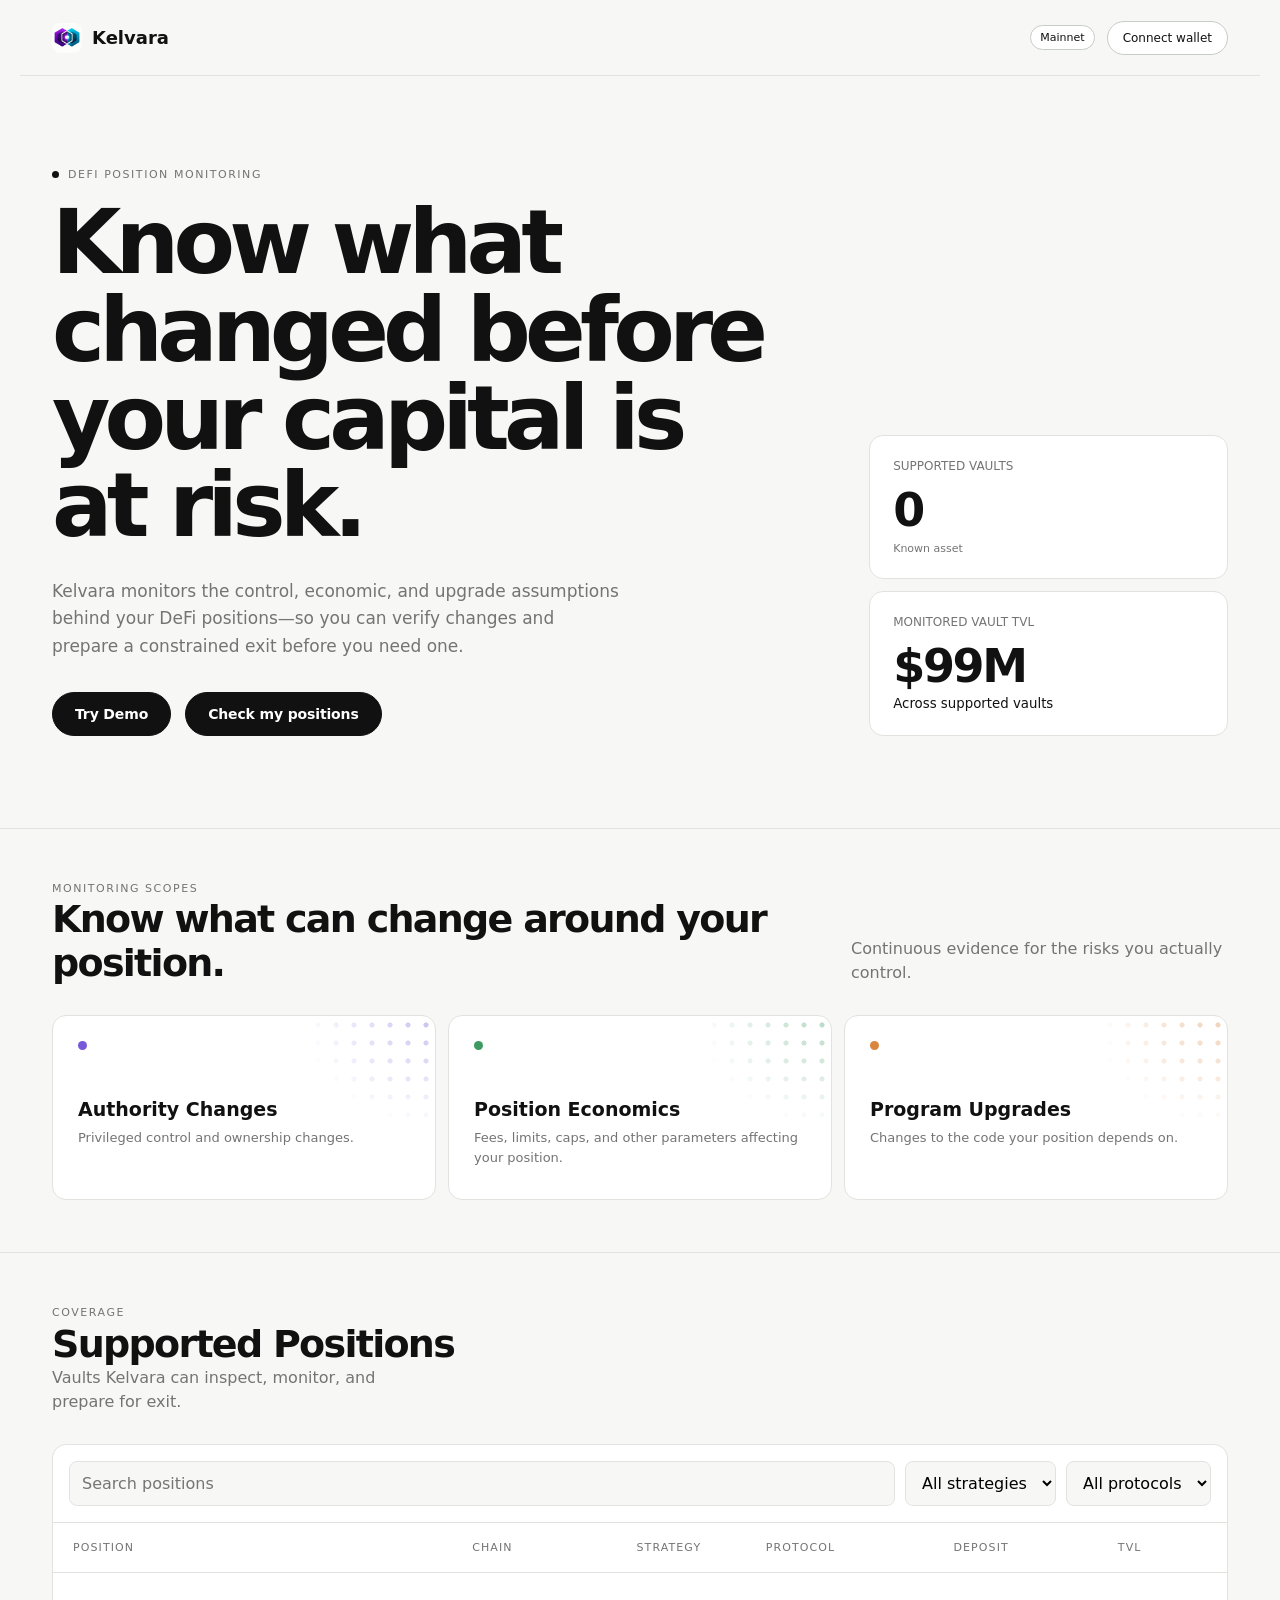
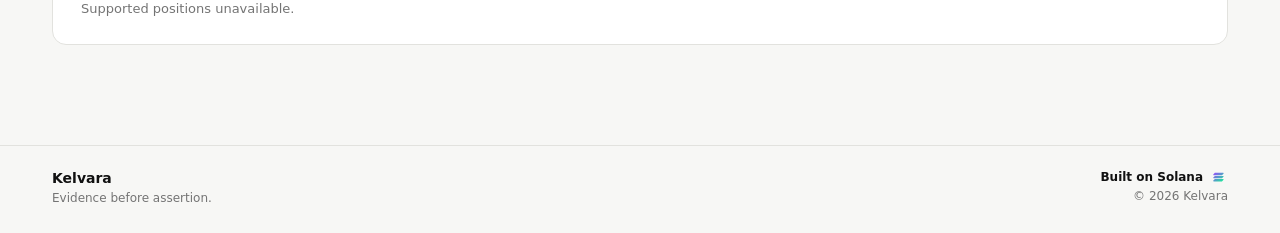
==== commit dab4a4c3: "Release UI from canonical f30a403" ====
--- a/index.html
+++ b/index.html
@@ -19,7 +19,7 @@
 <main>
 <section class="hero wrap"><div><p class="eyebrow"><span id="landing-health-status" class="landing-health-dot" role="status" aria-label="Backend status: checking" data-state="loading"></span>DEFI POSITION MONITORING</p><h1>Know what changed before your capital is at risk.</h1><p class="lead">Kelvara monitors the control, economic, and upgrade assumptions behind your DeFi positions—so you can verify changes and prepare a constrained exit before you need one.</p><div class="hero-actions"><button class="button" id="live-demo" type="button">Try Demo</button><button class="button" id="connect-wallet">Check my positions</button></div></div><div class="metric-stack"><article class="metric"><span class="metric-label">SUPPORTED VAULTS</span><strong id="vault-count" aria-live="polite" aria-busy="true">—</strong></article><article class="metric"><span class="metric-label">MONITORED VAULT TVL</span><strong>$99M</strong><small>Across supported vaults</small></article></div></section>
 <section class="section" id="scopes"><div class="wrap"><div class="section-head"><div><p class="kicker">MONITORING SCOPES</p><h2>Know what can change around your position.</h2></div><p>Continuous evidence for the risks you actually control.</p></div><div class="scopes"><article class="scope scope-authority"><span class="scope-dot" aria-hidden="true"></span><h3>Authority Changes</h3><p>Privileged control and ownership changes.</p></article><article class="scope scope-economics"><span class="scope-dot" aria-hidden="true"></span><h3>Position Economics</h3><p>Fees, limits, caps, and other parameters affecting your position.</p></article><article class="scope scope-program"><span class="scope-dot" aria-hidden="true"></span><h3>Program Upgrades</h3><p>Changes to the code your position depends on.</p></article></div></div></section>
-<section class="section" id="assets"><div class="wrap"><div class="section-head"><div><p class="kicker">COVERAGE</p><h2>Supported Positions</h2><p>Vaults Kelvara can inspect, monitor, and prepare for exit.</p></div></div><div class="catalog"><div class="catalog-tools"><input id="asset-search" data-search type="search" placeholder="Search positions" aria-label="Search positions"><select id="type-filter" aria-label="Strategy filter"><option value="">All strategies</option><option value="RWA Yield">RWA Yield</option></select><select id="protocol-filter" aria-label="Protocol filter"><option value="">All protocols</option><option value="Kamino">Kamino</option></select></div><table class="table"><thead><tr><th>Position</th><th>Chain</th><th>Strategy</th><th>Protocol</th><th>Deposit</th><th>TVL</th></tr></thead><tbody id="asset-list"></tbody></table><div id="mobile-position-list" class="mobile-position-list" aria-label="Supported positions"></div><button id="mobile-position-more" class="mobile-position-more" type="button">View all supported positions</button><div class="empty" id="no-results" hidden>No assets match these filters.</div></div></div></section>
+<section class="section" id="assets"><div class="wrap"><div class="section-head"><div><p class="kicker">COVERAGE</p><h2>Supported Positions</h2><p>Vaults Kelvara can inspect, monitor, and prepare for exit.</p></div></div><div class="catalog"><div class="catalog-tools"><input id="asset-search" data-search type="search" placeholder="Search positions" aria-label="Search positions"><select id="type-filter" aria-label="Strategy filter"><option value="">All strategies</option><option value="RWA Yield">RWA Yield</option></select><select id="protocol-filter" aria-label="Protocol filter"><option value="">All protocols</option><option value="Kamino">Kamino</option></select></div><table class="table"><thead><tr><th>Position</th><th>Chain</th><th>Strategy</th><th>Protocol</th><th>Deposit</th><th>TVL</th></tr></thead><tbody id="asset-list"></tbody></table><div id="mobile-position-list" class="mobile-position-list" aria-label="Supported positions"></div><button id="mobile-position-more" class="mobile-position-more" type="button">View all supported positions</button><div class="empty" id="no-results" hidden>No assets match these filters.</div><p class="empty" id="catalog-status" role="status" hidden></p></div></div></section>
 </main><footer class="footer"><div class="footer-inner"><div class="footer-left"><div class="footer-brand">Kelvara</div><div class="footer-copy">Evidence before assertion.</div></div><div class="footer-right"><a class="footer-solana" href="https://solana.com" target="_blank" rel="noopener noreferrer"><span>Built on Solana</span><img src="/assets/networks/solana.svg" alt=""></a><div class="footer-copy">© <span data-current-year></span> Kelvara</div></div></div></footer>
 <script data-wallet-module>
 (()=>{const q=s=>document.querySelector(s), modal=q('#wallet-selector'), networkModal=q('#network-selector'), msg=q('#wallet-selector-message'), chip=q('#wallet-chip'), addr=q('#wallet-chip-address'), off=q('#wallet-disconnect'), realm=q('#realm-label'), LANDING_CONTEXT_KEY='kelvara_landing_context',CONTEXTS={mainnet:{network:'mainnet-beta',mode:'normal',catalogId:'mainnet-beta'},devnet:{network:'devnet',mode:'normal',catalogId:'devnet'},'devnet-demo':{network:'devnet',mode:'demo',catalogId:'devnet-demo'}},GENESIS={"mainnet-beta":"5eykt4UsFv8P8NJdTREpY1vzqKqZKvdpKuc147dw2N9d",devnet:"EtWTRABZaYq6iMfeYKouRu166VU2xqa1wcaWoxPkrZBG"};let current=null,network=null,mode=null,currentContext=null;
@@ -27,7 +27,7 @@
 const DISCONNECT_TIMEOUT=10000;let disconnectBlocked=false,disconnectBarrier=null,disconnectGeneration=0,networkGeneration=0;function clearNetworkState(){sessionStorage.removeItem('kelvara_handoff');sessionStorage.removeItem('kelvara_app_session');sessionStorage.removeItem('kelvara_auth_token');localStorage.removeItem('kelvara_prod_monitor_wallet');localStorage.removeItem('kelvara_prod_wallet');localStorage.removeItem('kelvara_pending_nonce_accounts')}function persistedProvider(){for(const key of ['kelvara_app_session','kelvara_handoff']){let record;try{record=JSON.parse(sessionStorage.getItem(key)||'null')}catch{continue}const expectedGenesis=network&&GENESIS[network],source=record?.source,wallet=record?.wallet;if(!expectedGenesis||record?.network!==network||record?.genesisHash!==expectedGenesis||typeof wallet!=='string'||typeof source!=='string')continue;const p=provider(source);if(p&&p.isConnected!==false&&p.publicKey&&p.publicKey.toString()===wallet)return p}return null}function clearLiveProvider(){const previous=current||persistedProvider();current=null;addr.hidden=true;addr.textContent='';off.hidden=true;chip.textContent='Connect wallet';clearNetworkState();if(!previous?.disconnect)return Promise.resolve(true);disconnectBlocked=true;const generation=++disconnectGeneration;let result;try{result=previous.disconnect()}catch{result=Promise.reject(new Error('wallet_disconnect_failed'))}const barrier=Promise.race([Promise.resolve(result),new Promise((_,reject)=>setTimeout(()=>reject(new Error('wallet_disconnect_timeout')),DISCONNECT_TIMEOUT))]);disconnectBarrier=barrier;barrier.then(()=>{if(disconnectBarrier!==barrier||generation!==disconnectGeneration)return;disconnectBarrier=null;disconnectBlocked=false},()=>{if(disconnectBarrier!==barrier||generation!==disconnectGeneration)return;disconnectBarrier=null;disconnectBlocked=true;const status=q('#network-selector-status');if(status)status.textContent='Disconnect failed or timed out. Reload the page or manually disconnect the wallet.'});return barrier}function exposeContext(contextId){const selected=CONTEXTS[contextId];if(!selected)return false;sessionStorage.setItem(LANDING_CONTEXT_KEY,contextId);currentContext={id:contextId,...selected};network=selected.network;mode=selected.mode;realm.textContent=contextId==='devnet-demo'?'Devnet Demo':contextId==='devnet'?'Devnet':'Mainnet';q('#network-selector-status').textContent=contextId==='devnet-demo'?'Devnet Demo catalog.':network==='devnet'?'Devnet catalog.':'Mainnet catalog.';closeNetwork();if(window.dispatchEvent&&typeof CustomEvent==='function')window.dispatchEvent(new CustomEvent('kelvara-context-selected',{detail:currentContext}));return true}function setNetwork(contextId){const selected=CONTEXTS[contextId];if(!selected)return false;if(currentContext?.id===contextId)return exposeContext(contextId);if(disconnectBlocked||disconnectBarrier)return false;++networkGeneration;closeNetwork();const owned=current||persistedProvider();if(!owned){clearNetworkState();return exposeContext(contextId)}const barrier=clearLiveProvider();if(!barrier||typeof barrier.then!=='function')return exposeContext(contextId);barrier.then(()=>{disconnectBarrier=null;disconnectBlocked=false;exposeContext(contextId)},()=>{});return true}
 currentContext=readContext();network=currentContext.network;mode=currentContext.mode;realm.textContent=currentContext.id==='devnet-demo'?'Devnet Demo':currentContext.id==='devnet'?'Devnet':'Mainnet';closeNetwork();window.KelvaraLandingContext={get:()=>currentContext};const networkSelector=q('#network-selector');if(networkSelector)networkSelector.querySelectorAll('[data-network-context]').forEach(button=>button.onclick=()=>setNetwork(button.dataset.networkContext));realm.onclick=openNetwork;
 function provider(kind){if(kind==='phantom')return window.phantom?.solana||(window.solana?.isPhantom?window.solana:null);if(kind==='solflare')return window.solflare||(window.solana?.isSolflare?window.solana:null);if(kind==='backpack')return window.backpack?.solana||window.backpack||(window.solana?.isBackpack?window.solana:null);return null}function connectedProvider(){const candidates=[window.phantom?.solana,window.solflare,window.backpack?.solana,window.backpack,window.solana];for(const p of candidates){if(p&&p.isConnected!==false&&p.publicKey)return p}return null}
-function close(){modal.hidden=true} function open(){modal.hidden=false;msg.textContent='Select an installed Solana wallet.'} function closeNetwork(){networkModal.hidden=true;if(realm?.setAttribute)realm.setAttribute('aria-expanded','false')} function openNetwork(){networkModal.hidden=false;if(realm?.setAttribute)realm.setAttribute('aria-expanded','true')} const API_BASE=location.hostname==='app.kelvara.xyz'?'https://api.kelvara.xyz':'',apiUrl=path=>`${API_BASE}${path}`;
+function close(){modal.hidden=true} function open(){modal.hidden=false;msg.textContent='Select an installed Solana wallet.'} function closeNetwork(){networkModal.hidden=true;if(realm?.setAttribute)realm.setAttribute('aria-expanded','false')} function openNetwork(){networkModal.hidden=false;if(realm?.setAttribute)realm.setAttribute('aria-expanded','true')} const apiUrl=path=>path;
 function validateAuthenticatedDevnetPortfolio(value){if(!value||typeof value!=='object'||Array.isArray(value))throw Error('Devnet portfolio unavailable.');const allowed=['network','genesisHash','sourceStatus','positions','safeguards','protocolStatuses','coverage'],required=['network','genesisHash','sourceStatus','positions','safeguards','protocolStatuses'],statuses=['canonical_devnet_empty_read_only','canonical_devnet_live_read_only'];if(Object.keys(value).some(key=>!allowed.includes(key))||!required.every(key=>Object.hasOwn(value,key))||value.network!=='devnet'||value.genesisHash!==GENESIS.devnet||!statuses.includes(value.sourceStatus))throw Error('Devnet portfolio unavailable.');for(const field of ['positions','safeguards','protocolStatuses'])if(!Array.isArray(value[field])||value[field].length>100)throw Error('Devnet portfolio unavailable.');if(value.positions.some(position=>!position||typeof position!=='object'||Array.isArray(position)||position.chain!=='solana'||position.network!=='devnet'||typeof position.targetId!=='string'||!position.targetId.startsWith('solana:devnet:')||/mainnet/i.test(JSON.stringify(position))))throw Error('Devnet portfolio unavailable.');return value}
 function validateDevnetReadOnlyDemo(value){validateAuthenticatedDevnetPortfolio(value);const keys=['network','genesisHash','sourceStatus','positions','safeguards','protocolStatuses'];if(Object.keys(value).sort().join(',')!==keys.sort().join(',')||value.sourceStatus!=='canonical_devnet_empty_read_only'||value.positions.length||value.safeguards.length||value.protocolStatuses.length)throw Error('Devnet demo unavailable.');return value}
 async function readJsonResponse(response,label){if(!response||!response.ok)throw Error(`${label} unavailable.`);let value;try{value=await response.json()}catch{throw Error(`${label} unavailable.`)}if(!value||typeof value!=='object')throw Error(`${label} unavailable.`);return value}
@@ -35,16 +35,17 @@
 chip.onclick=()=>network?open():openNetwork();const connectButton=q('#connect-wallet');if(connectButton)connectButton.onclick=()=>network?open():openNetwork();const demoButton=q('#live-demo');if(demoButton)demoButton.onclick=()=>{const changed=setNetwork('devnet-demo');if(changed)window.setTimeout(()=>{if(currentContext?.id==='devnet-demo'&&network==='devnet')open()},500)};off.onclick=async()=>{try{await current?.disconnect()}catch{}current=null;addr.hidden=true;off.hidden=true;chip.textContent='Connect wallet';close()};q('#wallet-selector-close').onclick=close;const networkClose=q('#network-selector-close');if(networkClose)networkClose.onclick=closeNetwork;modal.onclick=e=>{if(e.target===modal)close()};networkModal.onclick=e=>{if(e.target===networkModal&&network)closeNetwork()};document.addEventListener('keydown',e=>{if(e.key==='Escape'){if(!networkModal.hidden)closeNetwork();else close()}});document.querySelectorAll('[data-wallet]').forEach(b=>b.onclick=()=>connect(b.dataset.wallet));})();
 </script>
 <script data-positions-module>
-(()=>{const API_BASE=location.hostname==='app.kelvara.xyz'?'https://api.kelvara.xyz':'',apiUrl=path=>`${API_BASE}${path}`,API=apiUrl('/api/supported-positions?network='),NETWORKS=new Set(['mainnet-beta','devnet']),keys=['targetId','chain','network','protocolId','resourceType','address','displayName','strategy','protocolUrl','protocolIconKey','token','shareMint','metricsAdapter','monitoring','tvl'],tokenKeys=['mint','symbol','iconKey'],adapterKeys=['id','version'],monitorKeys=['state','activeRuleCount'],tvlKeys=['state','value','currency','observedAt','source'],states=new Set(['provisioning','ready','degraded']),tvlStates=new Set(['unknown','unavailable','stale','current']),q=s=>document.querySelector(s),list=q('#asset-list'),empty=q('#no-results'),search=q('#asset-search'),type=q('#type-filter'),protocol=q('#protocol-filter'),count=q('#vault-count'),mobileList=q('#mobile-position-list'),mobileMore=q('#mobile-position-more');let positions=[],generation=0,mobileExpanded=false;const iconPath=(kind,key)=>`/assets/${kind}/${encodeURIComponent(key)}.svg`;function image(parent,src){const n=document.createElement('img');n.src=src;n.alt='';n.width=24;n.height=24;parent.appendChild(n);return n}function money(value){return new Intl.NumberFormat('en-US',{style:'currency',currency:'USD',notation:'compact',maximumFractionDigits:0}).format(Number(value))}
+(()=>{const apiUrl=path=>path,API=apiUrl('/api/supported-positions?network='),NETWORKS=new Set(['mainnet-beta','devnet']),PROTOCOL_ICONS=new Set(['kamino','steakhouse']),TOKEN_ICONS=new Set(['solana','usdc','usdg','usdt']),keys=['targetId','chain','network','protocolId','resourceType','address','displayName','strategy','protocolUrl','protocolIconKey','token','shareMint','metricsAdapter','monitoring','tvl'],tokenKeys=['mint','symbol','iconKey'],adapterKeys=['id','version'],monitorKeys=['state','activeRuleCount'],tvlKeys=['state','value','currency','observedAt','source'],states=new Set(['provisioning','ready','degraded']),tvlStates=new Set(['unknown','unavailable','stale','current']),q=s=>document.querySelector(s),list=q('#asset-list'),empty=q('#no-results'),status=q('#catalog-status'),search=q('#asset-search'),type=q('#type-filter'),protocol=q('#protocol-filter'),count=q('#vault-count'),mobileList=q('#mobile-position-list'),mobileMore=q('#mobile-position-more');let positions=[],rejectedCount=0,generation=0,mobileExpanded=false;const iconPath=(kind,key)=>`/assets/${kind}/${encodeURIComponent(key)}.svg`;function image(parent,src){const n=document.createElement('img');n.src=src;n.alt='';n.width=24;n.height=24;parent.appendChild(n);return n}function money(value){return new Intl.NumberFormat('en-US',{style:'currency',currency:'USD',notation:'compact',maximumFractionDigits:0}).format(Number(value))}
 function exact(o,allowed){return o&&typeof o==='object'&&!Array.isArray(o)&&Object.keys(o).sort().join('|')===allowed.slice().sort().join('|')}
 function str(v){return typeof v==='string'&&v.length>0&&v.length<=4096} function nullable(v){return v===null||str(v)}
 function solana(v){return typeof v==='string'&&/^[1-9A-HJ-NP-Za-km-z]{32,44}$/.test(v)}
 function observed(v){return typeof v==='string'&&/^\d{4}-\d{2}-\d{2}T\d{2}:\d{2}:\d{2}\.\d{3}Z$/.test(v)&&!Number.isNaN(Date.parse(v))}
-function validatePosition(p){const id=`${p?.chain}:${p?.network}:${p?.protocolId}:${p?.resourceType}:${p?.address}`,tv=p?.tvl||{};if(!exact(p,keys)||!str(p.targetId)||p.targetId!==id||p.chain!=='solana'||!str(p.network)||!str(p.protocolId)||!str(p.resourceType)||!solana(p.address)||!str(p.displayName)||p.strategy!=='Yield'||p.protocolUrl!==`https://app.kamino.finance/explore/vaults/${p.address}`||p.protocolIconKey!==(p.address==='BoZDRc1RDY9FzUZZ19WT4GbtTnnbXQ8AGSU5ByEw3ut5'?'steakhouse':'kamino')||!exact(p.token,tokenKeys)||!solana(p.token.mint)||!str(p.token.symbol)||!str(p.token.iconKey)||!solana(p.shareMint)||!exact(p.metricsAdapter,adapterKeys)||!str(p.metricsAdapter.id)||!Number.isSafeInteger(p.metricsAdapter.version)||p.metricsAdapter.version<1||!exact(p.monitoring,monitorKeys)||!states.has(p.monitoring.state)||!Number.isInteger(p.monitoring.activeRuleCount)||p.monitoring.activeRuleCount<1||!exact(p.tvl,tvlKeys)||tv.state!=='current'||tv.currency!=='USD'||!str(tv.source)||!str(tv.value)||!observed(tv.observedAt))throw Error('Supported positions unavailable.');return p}
-function validateCatalog(v,network){if(!exact(v,['network','positions'])||v.network!==network||!Array.isArray(v.positions)||v.positions.length>100)throw Error('Supported positions unavailable.');const ids=new Set();return v.positions.map(validatePosition).map(p=>{if(p.network!==network||ids.has(p.targetId))throw Error('Supported positions unavailable.');ids.add(p.targetId);return p})}
+function positiveDecimal(v){return typeof v==='string'&&/^(?:0|[1-9]\d*)(?:\.\d+)?$/.test(v)&&Number.isFinite(Number(v))&&Number(v)>=0}
+function validatePosition(p){const id=`${p?.chain}:${p?.network}:${p?.protocolId}:${p?.resourceType}:${p?.address}`,tv=p?.tvl||{};if(!exact(p,keys)||!str(p.targetId)||p.targetId!==id||p.chain!=='solana'||!str(p.network)||p.protocolId!=='kamino'||p.resourceType!=='kvault'||!solana(p.address)||!str(p.displayName)||p.strategy!=='Yield'||p.protocolUrl!==`https://app.kamino.finance/explore/vaults/${p.address}`||!PROTOCOL_ICONS.has(p.protocolIconKey)||!exact(p.token,tokenKeys)||!solana(p.token.mint)||!str(p.token.symbol)||!TOKEN_ICONS.has(p.token.iconKey)||!solana(p.shareMint)||!exact(p.metricsAdapter,adapterKeys)||!str(p.metricsAdapter.id)||!Number.isSafeInteger(p.metricsAdapter.version)||p.metricsAdapter.version<1||!exact(p.monitoring,monitorKeys)||!states.has(p.monitoring.state)||!Number.isInteger(p.monitoring.activeRuleCount)||p.monitoring.activeRuleCount<1||!exact(p.tvl,tvlKeys)||tv.state!=='current'||tv.currency!=='USD'||!str(tv.source)||!positiveDecimal(tv.value)||!observed(tv.observedAt))throw Error('Supported positions unavailable.');return p}
+function validateCatalog(v,network){if(!exact(v,['network','positions'])||v.network!==network||!Array.isArray(v.positions)||v.positions.length>100)throw Error('Supported positions unavailable.');const ids=new Set(),positions=[];let rejectedCount=0;for(const row of v.positions){try{const p=validatePosition(row);if(p.network!==network||ids.has(p.targetId))throw Error('Supported positions unavailable.');ids.add(p.targetId);positions.push(p)}catch{rejectedCount++}}return{positions,rejectedCount}}
 function text(parent,value,tag='span'){const n=document.createElement(tag);n.textContent=value;parent.appendChild(n);return n}function cell(tr,label){const td=document.createElement('td');td.dataset.label=label;tr.appendChild(td);return td}
-function render(){mobileList.replaceChildren();const mobilePositions=mobileExpanded?positions:positions.slice(0,5);mobilePositions.forEach(p=>{const row=document.createElement('article');row.className='mobile-position-row';image(row,iconPath('protocols',p.protocolIconKey));const identity=document.createElement('div');text(identity,p.displayName,'strong');text(identity,'Kamino · Solana','small');row.appendChild(identity);mobileList.appendChild(row)});mobileMore.hidden=positions.length<=5||mobileExpanded;[ [type,new Set(positions.map(p=>p.strategy))],[protocol,new Set(positions.map(p=>p.protocolId))] ].forEach(([select,values])=>{const current=select.value;select.replaceChildren();text(select,'All '+(select===type?'strategies':'protocols'),'option');values.forEach(value=>text(select,value,'option'));select.value=current});list.replaceChildren();const needle=(search.value||'').toLowerCase(),shown=positions.filter(p=>(!needle||[p.displayName,p.address,p.protocolId,p.token.symbol].join(' ').toLowerCase().includes(needle))&&(!type.value||p.strategy===type.value)&&(!protocol.value||p.protocolId===protocol.value));shown.forEach(p=>{const tr=document.createElement('tr');tr.dataset.name=p.displayName;tr.dataset.type=p.strategy;tr.dataset.protocol=p.protocolId;let td=cell(tr,'Position');image(td,iconPath('protocols',p.protocolIconKey));text(td,p.displayName);text(td,'Kamino · Solana','small');td=cell(tr,'Chain');image(td,iconPath('networks','solana'));text(td,'Solana');td=cell(tr,'Strategy');text(td,p.strategy);td=cell(tr,'Protocol');const link=document.createElement('a');link.href=p.protocolUrl;link.target='_blank';link.rel='noopener noreferrer';image(link,iconPath('protocols',p.protocolId));text(link,'Kamino');td.appendChild(link);td=cell(tr,'Deposit');image(td,iconPath('tokens',p.token.iconKey));text(td,p.token.symbol);td=cell(tr,'TVL');text(td,money(p.tvl.value));list.appendChild(tr)});empty.hidden=shown.length!==0;empty.textContent=positions.length?'No assets match these filters.':'No supported positions returned.';count.textContent=String(shown.length);count.setAttribute('aria-busy','false')}
-async function load(network){const requestGeneration=++generation;positions=[];list.replaceChildren();count.textContent='—';count.setAttribute('aria-busy','true');empty.hidden=true;if(!NETWORKS.has(network)){count.setAttribute('aria-busy','false');empty.hidden=false;empty.textContent='Select a network to load supported positions.';return}try{const r=await fetch(API+encodeURIComponent(network));if(!r.ok)throw Error();const next=validateCatalog(await r.json(),network);if(requestGeneration!==generation)return;positions=next;render()}catch(e){if(requestGeneration!==generation)return;empty.hidden=false;empty.textContent='Supported positions unavailable.'}}
+function render(){mobileList.replaceChildren();const mobilePositions=mobileExpanded?positions:positions.slice(0,5);mobilePositions.forEach(p=>{const row=document.createElement('article');row.className='mobile-position-row';image(row,iconPath('protocols',p.protocolIconKey));const identity=document.createElement('div');text(identity,p.displayName,'strong');text(identity,'Kamino · Solana','small');row.appendChild(identity);mobileList.appendChild(row)});mobileMore.hidden=positions.length<=5||mobileExpanded;[ [type,new Set(positions.map(p=>p.strategy))],[protocol,new Set(positions.map(p=>p.protocolId))] ].forEach(([select,values])=>{const current=select.value;select.replaceChildren();text(select,'All '+(select===type?'strategies':'protocols'),'option');values.forEach(value=>text(select,value,'option'));select.value=current});list.replaceChildren();const needle=(search.value||'').toLowerCase(),shown=positions.filter(p=>(!needle||[p.displayName,p.address,p.protocolId,p.token.symbol].join(' ').toLowerCase().includes(needle))&&(!type.value||p.strategy===type.value)&&(!protocol.value||p.protocolId===protocol.value));shown.forEach(p=>{const tr=document.createElement('tr');tr.dataset.name=p.displayName;tr.dataset.type=p.strategy;tr.dataset.protocol=p.protocolId;let td=cell(tr,'Position');image(td,iconPath('protocols',p.protocolIconKey));text(td,p.displayName);text(td,'Kamino · Solana','small');td=cell(tr,'Chain');image(td,iconPath('networks','solana'));text(td,'Solana');td=cell(tr,'Strategy');text(td,p.strategy);td=cell(tr,'Protocol');const link=document.createElement('a');link.href=p.protocolUrl;link.target='_blank';link.rel='noopener noreferrer';image(link,iconPath('protocols',p.protocolId));text(link,'Kamino');td.appendChild(link);td=cell(tr,'Deposit');image(td,iconPath('tokens',p.token.iconKey));text(td,p.token.symbol);td=cell(tr,'TVL');text(td,money(p.tvl.value));list.appendChild(tr)});empty.hidden=shown.length!==0;empty.textContent=positions.length?'No assets match these filters.':'No supported positions returned.';status.hidden=rejectedCount===0;status.textContent=rejectedCount===0?'':`${rejectedCount} catalog ${rejectedCount===1?'row':'rows'} rejected as malformed.`;count.textContent=String(shown.length);count.setAttribute('aria-busy','false')}
+async function load(network){const requestGeneration=++generation;positions=[];rejectedCount=0;list.replaceChildren();mobileList.replaceChildren();mobileMore.hidden=true;count.textContent='—';count.setAttribute('aria-busy','true');empty.hidden=true;status.hidden=true;status.textContent='';if(!NETWORKS.has(network)){count.textContent='0';count.setAttribute('aria-busy','false');empty.hidden=false;empty.textContent='Select a network to load supported positions.';return}try{const r=await fetch(API+encodeURIComponent(network));if(!r.ok)throw Error();const next=validateCatalog(await r.json(),network);if(requestGeneration!==generation)return;positions=next.positions;rejectedCount=next.rejectedCount;render()}catch(e){if(requestGeneration!==generation)return;count.textContent='0';count.setAttribute('aria-busy','false');empty.hidden=false;empty.textContent='Supported positions unavailable.'}}
 window.KelvaraPositions={validateCatalog,load};
 const landingHealth=document.querySelector('#landing-health-status');
 function setLandingHealth(state){if(!landingHealth)return;landingHealth.dataset.state=state;const labels={loading:'Backend status: checking',running:'Backend status: running',error:'Backend status: unavailable'};landingHealth.setAttribute('aria-label',labels[state]||labels.error)}
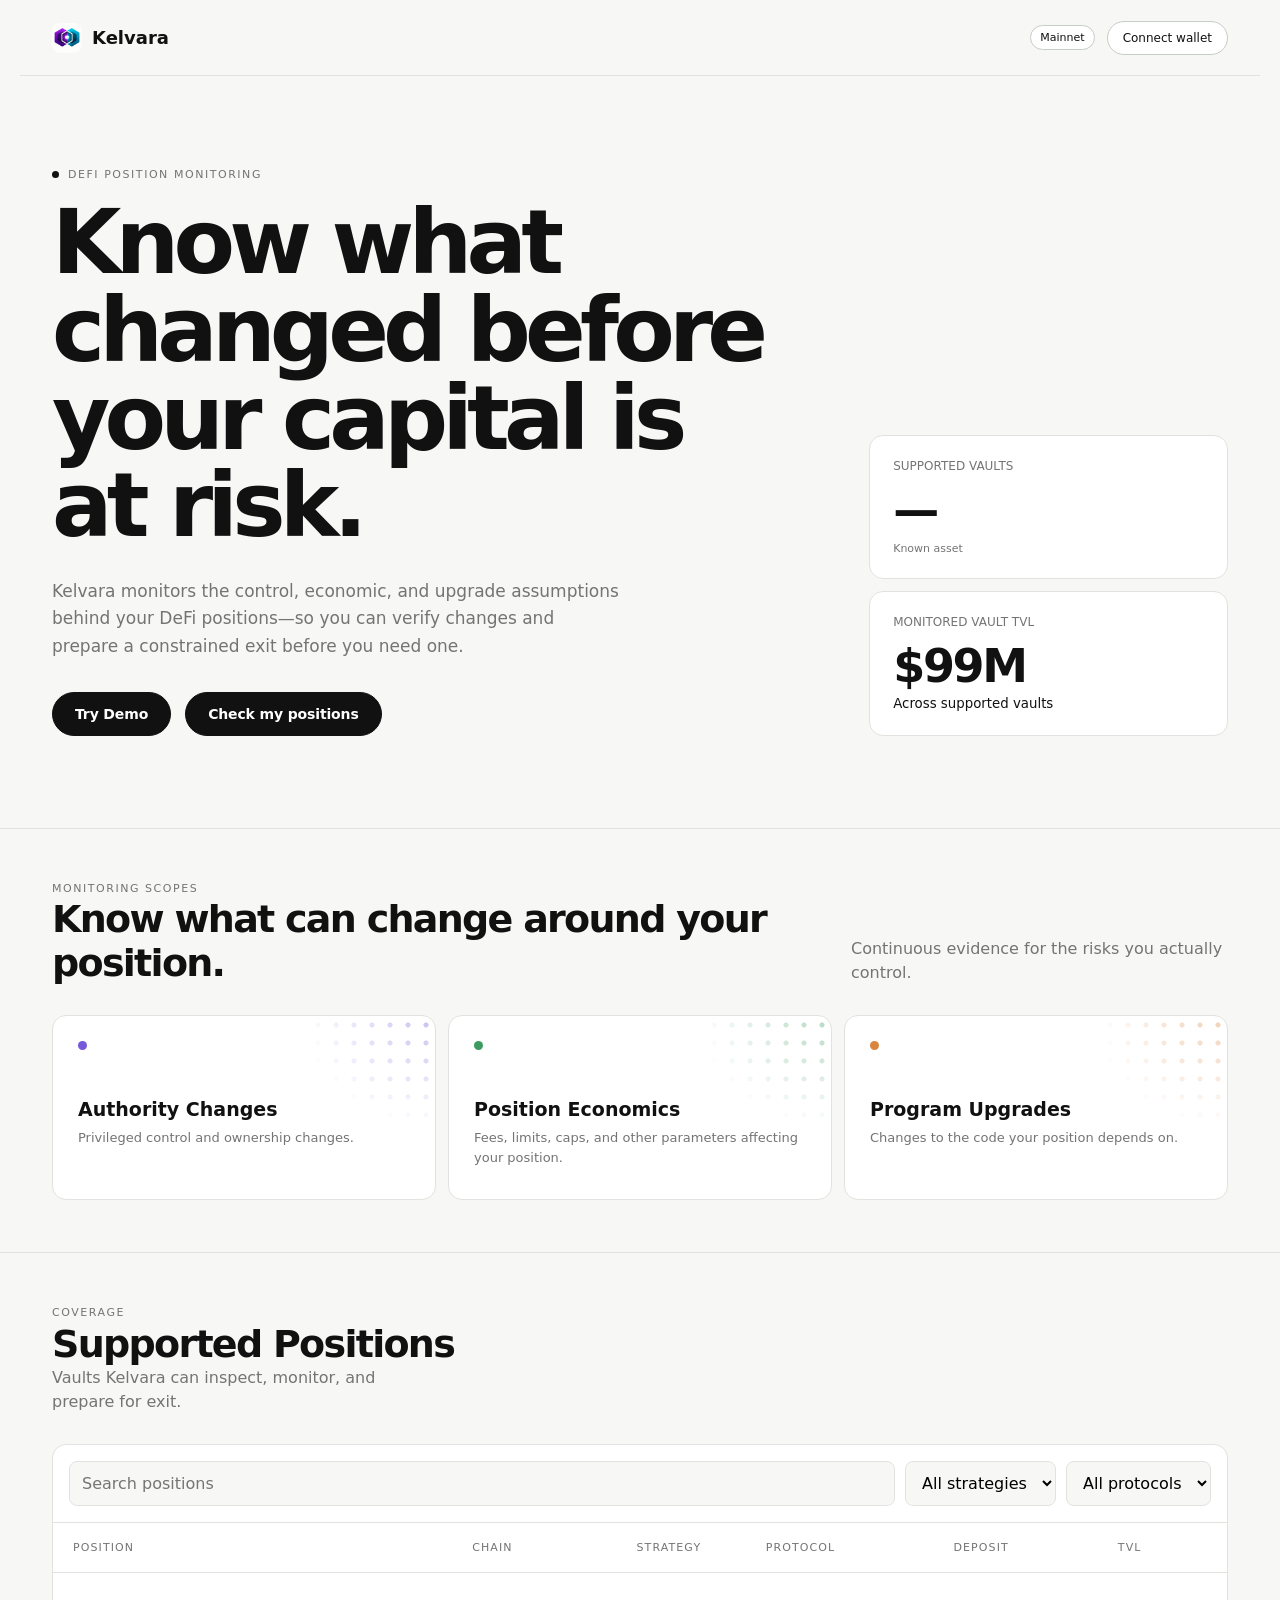
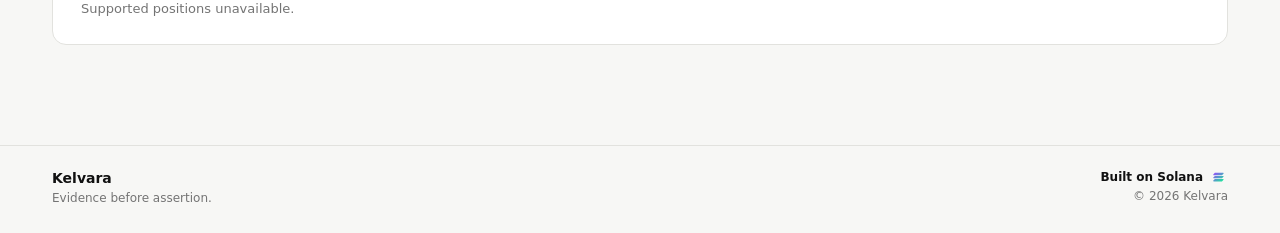
==== commit c0ecc266: "Revert "Release UI from canonical f30a403" This reverts commit dab4a4c3e8b81c34aa9f75b3e45062015f8d6" ====
--- a/index.html
+++ b/index.html
@@ -19,7 +19,7 @@
 <main>
 <section class="hero wrap"><div><p class="eyebrow"><span id="landing-health-status" class="landing-health-dot" role="status" aria-label="Backend status: checking" data-state="loading"></span>DEFI POSITION MONITORING</p><h1>Know what changed before your capital is at risk.</h1><p class="lead">Kelvara monitors the control, economic, and upgrade assumptions behind your DeFi positions—so you can verify changes and prepare a constrained exit before you need one.</p><div class="hero-actions"><button class="button" id="live-demo" type="button">Try Demo</button><button class="button" id="connect-wallet">Check my positions</button></div></div><div class="metric-stack"><article class="metric"><span class="metric-label">SUPPORTED VAULTS</span><strong id="vault-count" aria-live="polite" aria-busy="true">—</strong></article><article class="metric"><span class="metric-label">MONITORED VAULT TVL</span><strong>$99M</strong><small>Across supported vaults</small></article></div></section>
 <section class="section" id="scopes"><div class="wrap"><div class="section-head"><div><p class="kicker">MONITORING SCOPES</p><h2>Know what can change around your position.</h2></div><p>Continuous evidence for the risks you actually control.</p></div><div class="scopes"><article class="scope scope-authority"><span class="scope-dot" aria-hidden="true"></span><h3>Authority Changes</h3><p>Privileged control and ownership changes.</p></article><article class="scope scope-economics"><span class="scope-dot" aria-hidden="true"></span><h3>Position Economics</h3><p>Fees, limits, caps, and other parameters affecting your position.</p></article><article class="scope scope-program"><span class="scope-dot" aria-hidden="true"></span><h3>Program Upgrades</h3><p>Changes to the code your position depends on.</p></article></div></div></section>
-<section class="section" id="assets"><div class="wrap"><div class="section-head"><div><p class="kicker">COVERAGE</p><h2>Supported Positions</h2><p>Vaults Kelvara can inspect, monitor, and prepare for exit.</p></div></div><div class="catalog"><div class="catalog-tools"><input id="asset-search" data-search type="search" placeholder="Search positions" aria-label="Search positions"><select id="type-filter" aria-label="Strategy filter"><option value="">All strategies</option><option value="RWA Yield">RWA Yield</option></select><select id="protocol-filter" aria-label="Protocol filter"><option value="">All protocols</option><option value="Kamino">Kamino</option></select></div><table class="table"><thead><tr><th>Position</th><th>Chain</th><th>Strategy</th><th>Protocol</th><th>Deposit</th><th>TVL</th></tr></thead><tbody id="asset-list"></tbody></table><div id="mobile-position-list" class="mobile-position-list" aria-label="Supported positions"></div><button id="mobile-position-more" class="mobile-position-more" type="button">View all supported positions</button><div class="empty" id="no-results" hidden>No assets match these filters.</div><p class="empty" id="catalog-status" role="status" hidden></p></div></div></section>
+<section class="section" id="assets"><div class="wrap"><div class="section-head"><div><p class="kicker">COVERAGE</p><h2>Supported Positions</h2><p>Vaults Kelvara can inspect, monitor, and prepare for exit.</p></div></div><div class="catalog"><div class="catalog-tools"><input id="asset-search" data-search type="search" placeholder="Search positions" aria-label="Search positions"><select id="type-filter" aria-label="Strategy filter"><option value="">All strategies</option><option value="RWA Yield">RWA Yield</option></select><select id="protocol-filter" aria-label="Protocol filter"><option value="">All protocols</option><option value="Kamino">Kamino</option></select></div><table class="table"><thead><tr><th>Position</th><th>Chain</th><th>Strategy</th><th>Protocol</th><th>Deposit</th><th>TVL</th></tr></thead><tbody id="asset-list"></tbody></table><div id="mobile-position-list" class="mobile-position-list" aria-label="Supported positions"></div><button id="mobile-position-more" class="mobile-position-more" type="button">View all supported positions</button><div class="empty" id="no-results" hidden>No assets match these filters.</div></div></div></section>
 </main><footer class="footer"><div class="footer-inner"><div class="footer-left"><div class="footer-brand">Kelvara</div><div class="footer-copy">Evidence before assertion.</div></div><div class="footer-right"><a class="footer-solana" href="https://solana.com" target="_blank" rel="noopener noreferrer"><span>Built on Solana</span><img src="/assets/networks/solana.svg" alt=""></a><div class="footer-copy">© <span data-current-year></span> Kelvara</div></div></div></footer>
 <script data-wallet-module>
 (()=>{const q=s=>document.querySelector(s), modal=q('#wallet-selector'), networkModal=q('#network-selector'), msg=q('#wallet-selector-message'), chip=q('#wallet-chip'), addr=q('#wallet-chip-address'), off=q('#wallet-disconnect'), realm=q('#realm-label'), LANDING_CONTEXT_KEY='kelvara_landing_context',CONTEXTS={mainnet:{network:'mainnet-beta',mode:'normal',catalogId:'mainnet-beta'},devnet:{network:'devnet',mode:'normal',catalogId:'devnet'},'devnet-demo':{network:'devnet',mode:'demo',catalogId:'devnet-demo'}},GENESIS={"mainnet-beta":"5eykt4UsFv8P8NJdTREpY1vzqKqZKvdpKuc147dw2N9d",devnet:"EtWTRABZaYq6iMfeYKouRu166VU2xqa1wcaWoxPkrZBG"};let current=null,network=null,mode=null,currentContext=null;
@@ -27,7 +27,7 @@
 const DISCONNECT_TIMEOUT=10000;let disconnectBlocked=false,disconnectBarrier=null,disconnectGeneration=0,networkGeneration=0;function clearNetworkState(){sessionStorage.removeItem('kelvara_handoff');sessionStorage.removeItem('kelvara_app_session');sessionStorage.removeItem('kelvara_auth_token');localStorage.removeItem('kelvara_prod_monitor_wallet');localStorage.removeItem('kelvara_prod_wallet');localStorage.removeItem('kelvara_pending_nonce_accounts')}function persistedProvider(){for(const key of ['kelvara_app_session','kelvara_handoff']){let record;try{record=JSON.parse(sessionStorage.getItem(key)||'null')}catch{continue}const expectedGenesis=network&&GENESIS[network],source=record?.source,wallet=record?.wallet;if(!expectedGenesis||record?.network!==network||record?.genesisHash!==expectedGenesis||typeof wallet!=='string'||typeof source!=='string')continue;const p=provider(source);if(p&&p.isConnected!==false&&p.publicKey&&p.publicKey.toString()===wallet)return p}return null}function clearLiveProvider(){const previous=current||persistedProvider();current=null;addr.hidden=true;addr.textContent='';off.hidden=true;chip.textContent='Connect wallet';clearNetworkState();if(!previous?.disconnect)return Promise.resolve(true);disconnectBlocked=true;const generation=++disconnectGeneration;let result;try{result=previous.disconnect()}catch{result=Promise.reject(new Error('wallet_disconnect_failed'))}const barrier=Promise.race([Promise.resolve(result),new Promise((_,reject)=>setTimeout(()=>reject(new Error('wallet_disconnect_timeout')),DISCONNECT_TIMEOUT))]);disconnectBarrier=barrier;barrier.then(()=>{if(disconnectBarrier!==barrier||generation!==disconnectGeneration)return;disconnectBarrier=null;disconnectBlocked=false},()=>{if(disconnectBarrier!==barrier||generation!==disconnectGeneration)return;disconnectBarrier=null;disconnectBlocked=true;const status=q('#network-selector-status');if(status)status.textContent='Disconnect failed or timed out. Reload the page or manually disconnect the wallet.'});return barrier}function exposeContext(contextId){const selected=CONTEXTS[contextId];if(!selected)return false;sessionStorage.setItem(LANDING_CONTEXT_KEY,contextId);currentContext={id:contextId,...selected};network=selected.network;mode=selected.mode;realm.textContent=contextId==='devnet-demo'?'Devnet Demo':contextId==='devnet'?'Devnet':'Mainnet';q('#network-selector-status').textContent=contextId==='devnet-demo'?'Devnet Demo catalog.':network==='devnet'?'Devnet catalog.':'Mainnet catalog.';closeNetwork();if(window.dispatchEvent&&typeof CustomEvent==='function')window.dispatchEvent(new CustomEvent('kelvara-context-selected',{detail:currentContext}));return true}function setNetwork(contextId){const selected=CONTEXTS[contextId];if(!selected)return false;if(currentContext?.id===contextId)return exposeContext(contextId);if(disconnectBlocked||disconnectBarrier)return false;++networkGeneration;closeNetwork();const owned=current||persistedProvider();if(!owned){clearNetworkState();return exposeContext(contextId)}const barrier=clearLiveProvider();if(!barrier||typeof barrier.then!=='function')return exposeContext(contextId);barrier.then(()=>{disconnectBarrier=null;disconnectBlocked=false;exposeContext(contextId)},()=>{});return true}
 currentContext=readContext();network=currentContext.network;mode=currentContext.mode;realm.textContent=currentContext.id==='devnet-demo'?'Devnet Demo':currentContext.id==='devnet'?'Devnet':'Mainnet';closeNetwork();window.KelvaraLandingContext={get:()=>currentContext};const networkSelector=q('#network-selector');if(networkSelector)networkSelector.querySelectorAll('[data-network-context]').forEach(button=>button.onclick=()=>setNetwork(button.dataset.networkContext));realm.onclick=openNetwork;
 function provider(kind){if(kind==='phantom')return window.phantom?.solana||(window.solana?.isPhantom?window.solana:null);if(kind==='solflare')return window.solflare||(window.solana?.isSolflare?window.solana:null);if(kind==='backpack')return window.backpack?.solana||window.backpack||(window.solana?.isBackpack?window.solana:null);return null}function connectedProvider(){const candidates=[window.phantom?.solana,window.solflare,window.backpack?.solana,window.backpack,window.solana];for(const p of candidates){if(p&&p.isConnected!==false&&p.publicKey)return p}return null}
-function close(){modal.hidden=true} function open(){modal.hidden=false;msg.textContent='Select an installed Solana wallet.'} function closeNetwork(){networkModal.hidden=true;if(realm?.setAttribute)realm.setAttribute('aria-expanded','false')} function openNetwork(){networkModal.hidden=false;if(realm?.setAttribute)realm.setAttribute('aria-expanded','true')} const apiUrl=path=>path;
+function close(){modal.hidden=true} function open(){modal.hidden=false;msg.textContent='Select an installed Solana wallet.'} function closeNetwork(){networkModal.hidden=true;if(realm?.setAttribute)realm.setAttribute('aria-expanded','false')} function openNetwork(){networkModal.hidden=false;if(realm?.setAttribute)realm.setAttribute('aria-expanded','true')} const API_BASE=location.hostname==='app.kelvara.xyz'?'https://api.kelvara.xyz':'',apiUrl=path=>`${API_BASE}${path}`;
 function validateAuthenticatedDevnetPortfolio(value){if(!value||typeof value!=='object'||Array.isArray(value))throw Error('Devnet portfolio unavailable.');const allowed=['network','genesisHash','sourceStatus','positions','safeguards','protocolStatuses','coverage'],required=['network','genesisHash','sourceStatus','positions','safeguards','protocolStatuses'],statuses=['canonical_devnet_empty_read_only','canonical_devnet_live_read_only'];if(Object.keys(value).some(key=>!allowed.includes(key))||!required.every(key=>Object.hasOwn(value,key))||value.network!=='devnet'||value.genesisHash!==GENESIS.devnet||!statuses.includes(value.sourceStatus))throw Error('Devnet portfolio unavailable.');for(const field of ['positions','safeguards','protocolStatuses'])if(!Array.isArray(value[field])||value[field].length>100)throw Error('Devnet portfolio unavailable.');if(value.positions.some(position=>!position||typeof position!=='object'||Array.isArray(position)||position.chain!=='solana'||position.network!=='devnet'||typeof position.targetId!=='string'||!position.targetId.startsWith('solana:devnet:')||/mainnet/i.test(JSON.stringify(position))))throw Error('Devnet portfolio unavailable.');return value}
 function validateDevnetReadOnlyDemo(value){validateAuthenticatedDevnetPortfolio(value);const keys=['network','genesisHash','sourceStatus','positions','safeguards','protocolStatuses'];if(Object.keys(value).sort().join(',')!==keys.sort().join(',')||value.sourceStatus!=='canonical_devnet_empty_read_only'||value.positions.length||value.safeguards.length||value.protocolStatuses.length)throw Error('Devnet demo unavailable.');return value}
 async function readJsonResponse(response,label){if(!response||!response.ok)throw Error(`${label} unavailable.`);let value;try{value=await response.json()}catch{throw Error(`${label} unavailable.`)}if(!value||typeof value!=='object')throw Error(`${label} unavailable.`);return value}
@@ -35,17 +35,16 @@
 chip.onclick=()=>network?open():openNetwork();const connectButton=q('#connect-wallet');if(connectButton)connectButton.onclick=()=>network?open():openNetwork();const demoButton=q('#live-demo');if(demoButton)demoButton.onclick=()=>{const changed=setNetwork('devnet-demo');if(changed)window.setTimeout(()=>{if(currentContext?.id==='devnet-demo'&&network==='devnet')open()},500)};off.onclick=async()=>{try{await current?.disconnect()}catch{}current=null;addr.hidden=true;off.hidden=true;chip.textContent='Connect wallet';close()};q('#wallet-selector-close').onclick=close;const networkClose=q('#network-selector-close');if(networkClose)networkClose.onclick=closeNetwork;modal.onclick=e=>{if(e.target===modal)close()};networkModal.onclick=e=>{if(e.target===networkModal&&network)closeNetwork()};document.addEventListener('keydown',e=>{if(e.key==='Escape'){if(!networkModal.hidden)closeNetwork();else close()}});document.querySelectorAll('[data-wallet]').forEach(b=>b.onclick=()=>connect(b.dataset.wallet));})();
 </script>
 <script data-positions-module>
-(()=>{const apiUrl=path=>path,API=apiUrl('/api/supported-positions?network='),NETWORKS=new Set(['mainnet-beta','devnet']),PROTOCOL_ICONS=new Set(['kamino','steakhouse']),TOKEN_ICONS=new Set(['solana','usdc','usdg','usdt']),keys=['targetId','chain','network','protocolId','resourceType','address','displayName','strategy','protocolUrl','protocolIconKey','token','shareMint','metricsAdapter','monitoring','tvl'],tokenKeys=['mint','symbol','iconKey'],adapterKeys=['id','version'],monitorKeys=['state','activeRuleCount'],tvlKeys=['state','value','currency','observedAt','source'],states=new Set(['provisioning','ready','degraded']),tvlStates=new Set(['unknown','unavailable','stale','current']),q=s=>document.querySelector(s),list=q('#asset-list'),empty=q('#no-results'),status=q('#catalog-status'),search=q('#asset-search'),type=q('#type-filter'),protocol=q('#protocol-filter'),count=q('#vault-count'),mobileList=q('#mobile-position-list'),mobileMore=q('#mobile-position-more');let positions=[],rejectedCount=0,generation=0,mobileExpanded=false;const iconPath=(kind,key)=>`/assets/${kind}/${encodeURIComponent(key)}.svg`;function image(parent,src){const n=document.createElement('img');n.src=src;n.alt='';n.width=24;n.height=24;parent.appendChild(n);return n}function money(value){return new Intl.NumberFormat('en-US',{style:'currency',currency:'USD',notation:'compact',maximumFractionDigits:0}).format(Number(value))}
+(()=>{const API_BASE=location.hostname==='app.kelvara.xyz'?'https://api.kelvara.xyz':'',apiUrl=path=>`${API_BASE}${path}`,API=apiUrl('/api/supported-positions?network='),NETWORKS=new Set(['mainnet-beta','devnet']),keys=['targetId','chain','network','protocolId','resourceType','address','displayName','strategy','protocolUrl','protocolIconKey','token','shareMint','metricsAdapter','monitoring','tvl'],tokenKeys=['mint','symbol','iconKey'],adapterKeys=['id','version'],monitorKeys=['state','activeRuleCount'],tvlKeys=['state','value','currency','observedAt','source'],states=new Set(['provisioning','ready','degraded']),tvlStates=new Set(['unknown','unavailable','stale','current']),q=s=>document.querySelector(s),list=q('#asset-list'),empty=q('#no-results'),search=q('#asset-search'),type=q('#type-filter'),protocol=q('#protocol-filter'),count=q('#vault-count'),mobileList=q('#mobile-position-list'),mobileMore=q('#mobile-position-more');let positions=[],generation=0,mobileExpanded=false;const iconPath=(kind,key)=>`/assets/${kind}/${encodeURIComponent(key)}.svg`;function image(parent,src){const n=document.createElement('img');n.src=src;n.alt='';n.width=24;n.height=24;parent.appendChild(n);return n}function money(value){return new Intl.NumberFormat('en-US',{style:'currency',currency:'USD',notation:'compact',maximumFractionDigits:0}).format(Number(value))}
 function exact(o,allowed){return o&&typeof o==='object'&&!Array.isArray(o)&&Object.keys(o).sort().join('|')===allowed.slice().sort().join('|')}
 function str(v){return typeof v==='string'&&v.length>0&&v.length<=4096} function nullable(v){return v===null||str(v)}
 function solana(v){return typeof v==='string'&&/^[1-9A-HJ-NP-Za-km-z]{32,44}$/.test(v)}
 function observed(v){return typeof v==='string'&&/^\d{4}-\d{2}-\d{2}T\d{2}:\d{2}:\d{2}\.\d{3}Z$/.test(v)&&!Number.isNaN(Date.parse(v))}
-function positiveDecimal(v){return typeof v==='string'&&/^(?:0|[1-9]\d*)(?:\.\d+)?$/.test(v)&&Number.isFinite(Number(v))&&Number(v)>=0}
-function validatePosition(p){const id=`${p?.chain}:${p?.network}:${p?.protocolId}:${p?.resourceType}:${p?.address}`,tv=p?.tvl||{};if(!exact(p,keys)||!str(p.targetId)||p.targetId!==id||p.chain!=='solana'||!str(p.network)||p.protocolId!=='kamino'||p.resourceType!=='kvault'||!solana(p.address)||!str(p.displayName)||p.strategy!=='Yield'||p.protocolUrl!==`https://app.kamino.finance/explore/vaults/${p.address}`||!PROTOCOL_ICONS.has(p.protocolIconKey)||!exact(p.token,tokenKeys)||!solana(p.token.mint)||!str(p.token.symbol)||!TOKEN_ICONS.has(p.token.iconKey)||!solana(p.shareMint)||!exact(p.metricsAdapter,adapterKeys)||!str(p.metricsAdapter.id)||!Number.isSafeInteger(p.metricsAdapter.version)||p.metricsAdapter.version<1||!exact(p.monitoring,monitorKeys)||!states.has(p.monitoring.state)||!Number.isInteger(p.monitoring.activeRuleCount)||p.monitoring.activeRuleCount<1||!exact(p.tvl,tvlKeys)||tv.state!=='current'||tv.currency!=='USD'||!str(tv.source)||!positiveDecimal(tv.value)||!observed(tv.observedAt))throw Error('Supported positions unavailable.');return p}
-function validateCatalog(v,network){if(!exact(v,['network','positions'])||v.network!==network||!Array.isArray(v.positions)||v.positions.length>100)throw Error('Supported positions unavailable.');const ids=new Set(),positions=[];let rejectedCount=0;for(const row of v.positions){try{const p=validatePosition(row);if(p.network!==network||ids.has(p.targetId))throw Error('Supported positions unavailable.');ids.add(p.targetId);positions.push(p)}catch{rejectedCount++}}return{positions,rejectedCount}}
+function validatePosition(p){const id=`${p?.chain}:${p?.network}:${p?.protocolId}:${p?.resourceType}:${p?.address}`,tv=p?.tvl||{};if(!exact(p,keys)||!str(p.targetId)||p.targetId!==id||p.chain!=='solana'||!str(p.network)||!str(p.protocolId)||!str(p.resourceType)||!solana(p.address)||!str(p.displayName)||p.strategy!=='Yield'||p.protocolUrl!==`https://app.kamino.finance/explore/vaults/${p.address}`||p.protocolIconKey!==(p.address==='BoZDRc1RDY9FzUZZ19WT4GbtTnnbXQ8AGSU5ByEw3ut5'?'steakhouse':'kamino')||!exact(p.token,tokenKeys)||!solana(p.token.mint)||!str(p.token.symbol)||!str(p.token.iconKey)||!solana(p.shareMint)||!exact(p.metricsAdapter,adapterKeys)||!str(p.metricsAdapter.id)||!Number.isSafeInteger(p.metricsAdapter.version)||p.metricsAdapter.version<1||!exact(p.monitoring,monitorKeys)||!states.has(p.monitoring.state)||!Number.isInteger(p.monitoring.activeRuleCount)||p.monitoring.activeRuleCount<1||!exact(p.tvl,tvlKeys)||tv.state!=='current'||tv.currency!=='USD'||!str(tv.source)||!str(tv.value)||!observed(tv.observedAt))throw Error('Supported positions unavailable.');return p}
+function validateCatalog(v,network){if(!exact(v,['network','positions'])||v.network!==network||!Array.isArray(v.positions)||v.positions.length>100)throw Error('Supported positions unavailable.');const ids=new Set();return v.positions.map(validatePosition).map(p=>{if(p.network!==network||ids.has(p.targetId))throw Error('Supported positions unavailable.');ids.add(p.targetId);return p})}
 function text(parent,value,tag='span'){const n=document.createElement(tag);n.textContent=value;parent.appendChild(n);return n}function cell(tr,label){const td=document.createElement('td');td.dataset.label=label;tr.appendChild(td);return td}
-function render(){mobileList.replaceChildren();const mobilePositions=mobileExpanded?positions:positions.slice(0,5);mobilePositions.forEach(p=>{const row=document.createElement('article');row.className='mobile-position-row';image(row,iconPath('protocols',p.protocolIconKey));const identity=document.createElement('div');text(identity,p.displayName,'strong');text(identity,'Kamino · Solana','small');row.appendChild(identity);mobileList.appendChild(row)});mobileMore.hidden=positions.length<=5||mobileExpanded;[ [type,new Set(positions.map(p=>p.strategy))],[protocol,new Set(positions.map(p=>p.protocolId))] ].forEach(([select,values])=>{const current=select.value;select.replaceChildren();text(select,'All '+(select===type?'strategies':'protocols'),'option');values.forEach(value=>text(select,value,'option'));select.value=current});list.replaceChildren();const needle=(search.value||'').toLowerCase(),shown=positions.filter(p=>(!needle||[p.displayName,p.address,p.protocolId,p.token.symbol].join(' ').toLowerCase().includes(needle))&&(!type.value||p.strategy===type.value)&&(!protocol.value||p.protocolId===protocol.value));shown.forEach(p=>{const tr=document.createElement('tr');tr.dataset.name=p.displayName;tr.dataset.type=p.strategy;tr.dataset.protocol=p.protocolId;let td=cell(tr,'Position');image(td,iconPath('protocols',p.protocolIconKey));text(td,p.displayName);text(td,'Kamino · Solana','small');td=cell(tr,'Chain');image(td,iconPath('networks','solana'));text(td,'Solana');td=cell(tr,'Strategy');text(td,p.strategy);td=cell(tr,'Protocol');const link=document.createElement('a');link.href=p.protocolUrl;link.target='_blank';link.rel='noopener noreferrer';image(link,iconPath('protocols',p.protocolId));text(link,'Kamino');td.appendChild(link);td=cell(tr,'Deposit');image(td,iconPath('tokens',p.token.iconKey));text(td,p.token.symbol);td=cell(tr,'TVL');text(td,money(p.tvl.value));list.appendChild(tr)});empty.hidden=shown.length!==0;empty.textContent=positions.length?'No assets match these filters.':'No supported positions returned.';status.hidden=rejectedCount===0;status.textContent=rejectedCount===0?'':`${rejectedCount} catalog ${rejectedCount===1?'row':'rows'} rejected as malformed.`;count.textContent=String(shown.length);count.setAttribute('aria-busy','false')}
-async function load(network){const requestGeneration=++generation;positions=[];rejectedCount=0;list.replaceChildren();mobileList.replaceChildren();mobileMore.hidden=true;count.textContent='—';count.setAttribute('aria-busy','true');empty.hidden=true;status.hidden=true;status.textContent='';if(!NETWORKS.has(network)){count.textContent='0';count.setAttribute('aria-busy','false');empty.hidden=false;empty.textContent='Select a network to load supported positions.';return}try{const r=await fetch(API+encodeURIComponent(network));if(!r.ok)throw Error();const next=validateCatalog(await r.json(),network);if(requestGeneration!==generation)return;positions=next.positions;rejectedCount=next.rejectedCount;render()}catch(e){if(requestGeneration!==generation)return;count.textContent='0';count.setAttribute('aria-busy','false');empty.hidden=false;empty.textContent='Supported positions unavailable.'}}
+function render(){mobileList.replaceChildren();const mobilePositions=mobileExpanded?positions:positions.slice(0,5);mobilePositions.forEach(p=>{const row=document.createElement('article');row.className='mobile-position-row';image(row,iconPath('protocols',p.protocolIconKey));const identity=document.createElement('div');text(identity,p.displayName,'strong');text(identity,'Kamino · Solana','small');row.appendChild(identity);mobileList.appendChild(row)});mobileMore.hidden=positions.length<=5||mobileExpanded;[ [type,new Set(positions.map(p=>p.strategy))],[protocol,new Set(positions.map(p=>p.protocolId))] ].forEach(([select,values])=>{const current=select.value;select.replaceChildren();text(select,'All '+(select===type?'strategies':'protocols'),'option');values.forEach(value=>text(select,value,'option'));select.value=current});list.replaceChildren();const needle=(search.value||'').toLowerCase(),shown=positions.filter(p=>(!needle||[p.displayName,p.address,p.protocolId,p.token.symbol].join(' ').toLowerCase().includes(needle))&&(!type.value||p.strategy===type.value)&&(!protocol.value||p.protocolId===protocol.value));shown.forEach(p=>{const tr=document.createElement('tr');tr.dataset.name=p.displayName;tr.dataset.type=p.strategy;tr.dataset.protocol=p.protocolId;let td=cell(tr,'Position');image(td,iconPath('protocols',p.protocolIconKey));text(td,p.displayName);text(td,'Kamino · Solana','small');td=cell(tr,'Chain');image(td,iconPath('networks','solana'));text(td,'Solana');td=cell(tr,'Strategy');text(td,p.strategy);td=cell(tr,'Protocol');const link=document.createElement('a');link.href=p.protocolUrl;link.target='_blank';link.rel='noopener noreferrer';image(link,iconPath('protocols',p.protocolId));text(link,'Kamino');td.appendChild(link);td=cell(tr,'Deposit');image(td,iconPath('tokens',p.token.iconKey));text(td,p.token.symbol);td=cell(tr,'TVL');text(td,money(p.tvl.value));list.appendChild(tr)});empty.hidden=shown.length!==0;empty.textContent=positions.length?'No assets match these filters.':'No supported positions returned.';count.textContent=String(shown.length);count.setAttribute('aria-busy','false')}
+async function load(network){const requestGeneration=++generation;positions=[];list.replaceChildren();count.textContent='—';count.setAttribute('aria-busy','true');empty.hidden=true;if(!NETWORKS.has(network)){count.setAttribute('aria-busy','false');empty.hidden=false;empty.textContent='Select a network to load supported positions.';return}try{const r=await fetch(API+encodeURIComponent(network));if(!r.ok)throw Error();const next=validateCatalog(await r.json(),network);if(requestGeneration!==generation)return;positions=next;render()}catch(e){if(requestGeneration!==generation)return;empty.hidden=false;empty.textContent='Supported positions unavailable.'}}
 window.KelvaraPositions={validateCatalog,load};
 const landingHealth=document.querySelector('#landing-health-status');
 function setLandingHealth(state){if(!landingHealth)return;landingHealth.dataset.state=state;const labels={loading:'Backend status: checking',running:'Backend status: running',error:'Backend status: unavailable'};landingHealth.setAttribute('aria-label',labels[state]||labels.error)}
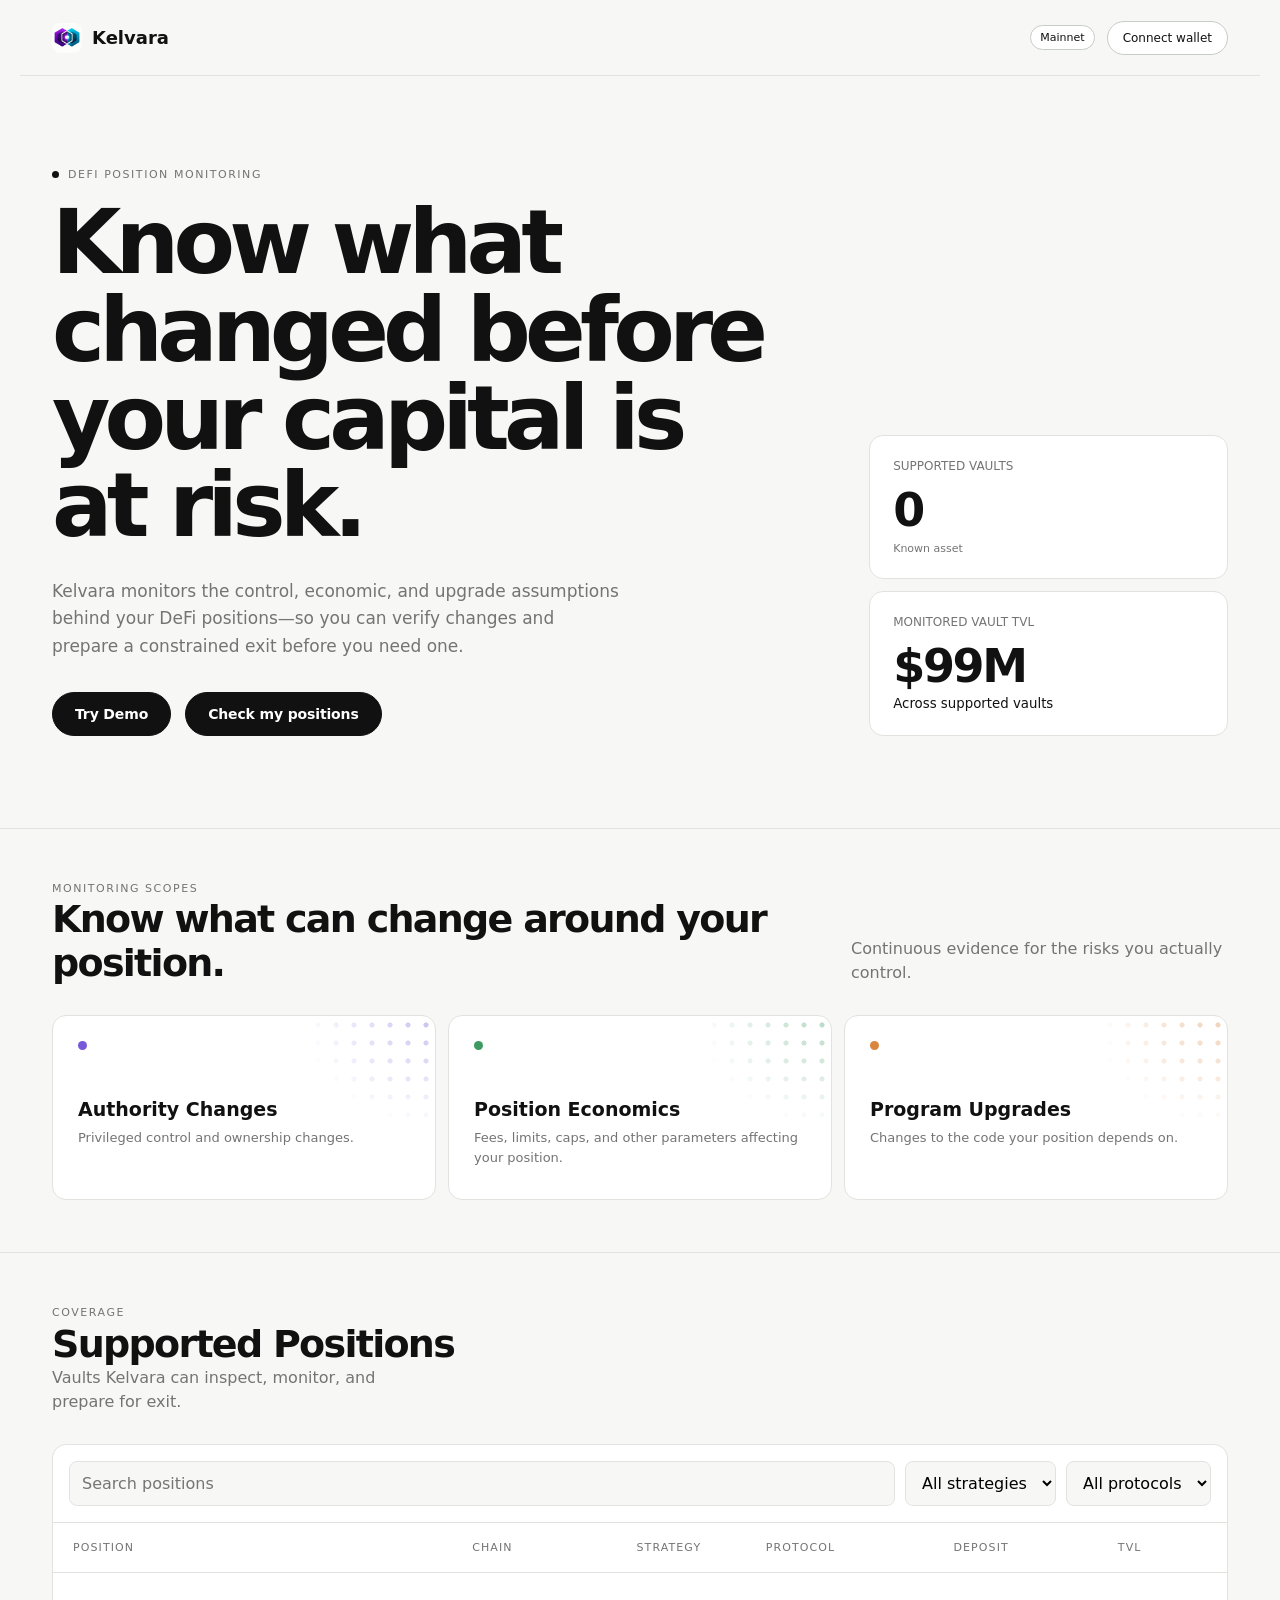
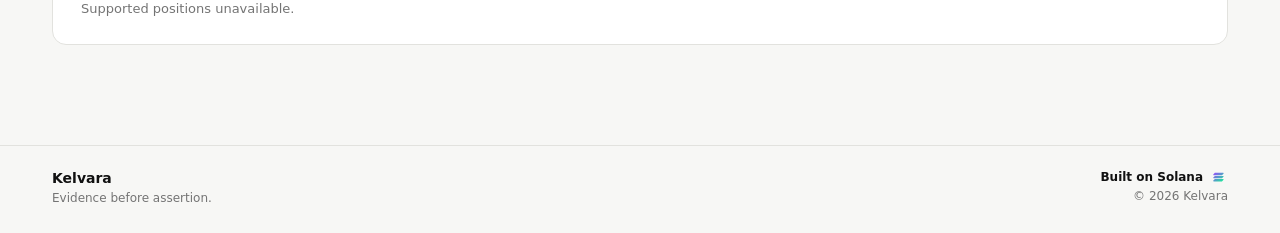
==== commit 8ff03a74: "Release UI from canonical 37c52da" ====
--- a/index.html
+++ b/index.html
@@ -19,7 +19,7 @@
 <main>
 <section class="hero wrap"><div><p class="eyebrow"><span id="landing-health-status" class="landing-health-dot" role="status" aria-label="Backend status: checking" data-state="loading"></span>DEFI POSITION MONITORING</p><h1>Know what changed before your capital is at risk.</h1><p class="lead">Kelvara monitors the control, economic, and upgrade assumptions behind your DeFi positions—so you can verify changes and prepare a constrained exit before you need one.</p><div class="hero-actions"><button class="button" id="live-demo" type="button">Try Demo</button><button class="button" id="connect-wallet">Check my positions</button></div></div><div class="metric-stack"><article class="metric"><span class="metric-label">SUPPORTED VAULTS</span><strong id="vault-count" aria-live="polite" aria-busy="true">—</strong></article><article class="metric"><span class="metric-label">MONITORED VAULT TVL</span><strong>$99M</strong><small>Across supported vaults</small></article></div></section>
 <section class="section" id="scopes"><div class="wrap"><div class="section-head"><div><p class="kicker">MONITORING SCOPES</p><h2>Know what can change around your position.</h2></div><p>Continuous evidence for the risks you actually control.</p></div><div class="scopes"><article class="scope scope-authority"><span class="scope-dot" aria-hidden="true"></span><h3>Authority Changes</h3><p>Privileged control and ownership changes.</p></article><article class="scope scope-economics"><span class="scope-dot" aria-hidden="true"></span><h3>Position Economics</h3><p>Fees, limits, caps, and other parameters affecting your position.</p></article><article class="scope scope-program"><span class="scope-dot" aria-hidden="true"></span><h3>Program Upgrades</h3><p>Changes to the code your position depends on.</p></article></div></div></section>
-<section class="section" id="assets"><div class="wrap"><div class="section-head"><div><p class="kicker">COVERAGE</p><h2>Supported Positions</h2><p>Vaults Kelvara can inspect, monitor, and prepare for exit.</p></div></div><div class="catalog"><div class="catalog-tools"><input id="asset-search" data-search type="search" placeholder="Search positions" aria-label="Search positions"><select id="type-filter" aria-label="Strategy filter"><option value="">All strategies</option><option value="RWA Yield">RWA Yield</option></select><select id="protocol-filter" aria-label="Protocol filter"><option value="">All protocols</option><option value="Kamino">Kamino</option></select></div><table class="table"><thead><tr><th>Position</th><th>Chain</th><th>Strategy</th><th>Protocol</th><th>Deposit</th><th>TVL</th></tr></thead><tbody id="asset-list"></tbody></table><div id="mobile-position-list" class="mobile-position-list" aria-label="Supported positions"></div><button id="mobile-position-more" class="mobile-position-more" type="button">View all supported positions</button><div class="empty" id="no-results" hidden>No assets match these filters.</div></div></div></section>
+<section class="section" id="assets"><div class="wrap"><div class="section-head"><div><p class="kicker">COVERAGE</p><h2>Supported Positions</h2><p>Vaults Kelvara can inspect, monitor, and prepare for exit.</p></div></div><div class="catalog"><div class="catalog-tools"><input id="asset-search" data-search type="search" placeholder="Search positions" aria-label="Search positions"><select id="type-filter" aria-label="Strategy filter"><option value="">All strategies</option><option value="RWA Yield">RWA Yield</option></select><select id="protocol-filter" aria-label="Protocol filter"><option value="">All protocols</option><option value="Kamino">Kamino</option></select></div><table class="table"><thead><tr><th>Position</th><th>Chain</th><th>Strategy</th><th>Protocol</th><th>Deposit</th><th>TVL</th></tr></thead><tbody id="asset-list"></tbody></table><div id="mobile-position-list" class="mobile-position-list" aria-label="Supported positions"></div><button id="mobile-position-more" class="mobile-position-more" type="button">View all supported positions</button><div class="empty" id="no-results" hidden>No assets match these filters.</div><p class="empty" id="catalog-status" role="status" hidden></p></div></div></section>
 </main><footer class="footer"><div class="footer-inner"><div class="footer-left"><div class="footer-brand">Kelvara</div><div class="footer-copy">Evidence before assertion.</div></div><div class="footer-right"><a class="footer-solana" href="https://solana.com" target="_blank" rel="noopener noreferrer"><span>Built on Solana</span><img src="/assets/networks/solana.svg" alt=""></a><div class="footer-copy">© <span data-current-year></span> Kelvara</div></div></div></footer>
 <script data-wallet-module>
 (()=>{const q=s=>document.querySelector(s), modal=q('#wallet-selector'), networkModal=q('#network-selector'), msg=q('#wallet-selector-message'), chip=q('#wallet-chip'), addr=q('#wallet-chip-address'), off=q('#wallet-disconnect'), realm=q('#realm-label'), LANDING_CONTEXT_KEY='kelvara_landing_context',CONTEXTS={mainnet:{network:'mainnet-beta',mode:'normal',catalogId:'mainnet-beta'},devnet:{network:'devnet',mode:'normal',catalogId:'devnet'},'devnet-demo':{network:'devnet',mode:'demo',catalogId:'devnet-demo'}},GENESIS={"mainnet-beta":"5eykt4UsFv8P8NJdTREpY1vzqKqZKvdpKuc147dw2N9d",devnet:"EtWTRABZaYq6iMfeYKouRu166VU2xqa1wcaWoxPkrZBG"};let current=null,network=null,mode=null,currentContext=null;
@@ -27,7 +27,7 @@
 const DISCONNECT_TIMEOUT=10000;let disconnectBlocked=false,disconnectBarrier=null,disconnectGeneration=0,networkGeneration=0;function clearNetworkState(){sessionStorage.removeItem('kelvara_handoff');sessionStorage.removeItem('kelvara_app_session');sessionStorage.removeItem('kelvara_auth_token');localStorage.removeItem('kelvara_prod_monitor_wallet');localStorage.removeItem('kelvara_prod_wallet');localStorage.removeItem('kelvara_pending_nonce_accounts')}function persistedProvider(){for(const key of ['kelvara_app_session','kelvara_handoff']){let record;try{record=JSON.parse(sessionStorage.getItem(key)||'null')}catch{continue}const expectedGenesis=network&&GENESIS[network],source=record?.source,wallet=record?.wallet;if(!expectedGenesis||record?.network!==network||record?.genesisHash!==expectedGenesis||typeof wallet!=='string'||typeof source!=='string')continue;const p=provider(source);if(p&&p.isConnected!==false&&p.publicKey&&p.publicKey.toString()===wallet)return p}return null}function clearLiveProvider(){const previous=current||persistedProvider();current=null;addr.hidden=true;addr.textContent='';off.hidden=true;chip.textContent='Connect wallet';clearNetworkState();if(!previous?.disconnect)return Promise.resolve(true);disconnectBlocked=true;const generation=++disconnectGeneration;let result;try{result=previous.disconnect()}catch{result=Promise.reject(new Error('wallet_disconnect_failed'))}const barrier=Promise.race([Promise.resolve(result),new Promise((_,reject)=>setTimeout(()=>reject(new Error('wallet_disconnect_timeout')),DISCONNECT_TIMEOUT))]);disconnectBarrier=barrier;barrier.then(()=>{if(disconnectBarrier!==barrier||generation!==disconnectGeneration)return;disconnectBarrier=null;disconnectBlocked=false},()=>{if(disconnectBarrier!==barrier||generation!==disconnectGeneration)return;disconnectBarrier=null;disconnectBlocked=true;const status=q('#network-selector-status');if(status)status.textContent='Disconnect failed or timed out. Reload the page or manually disconnect the wallet.'});return barrier}function exposeContext(contextId){const selected=CONTEXTS[contextId];if(!selected)return false;sessionStorage.setItem(LANDING_CONTEXT_KEY,contextId);currentContext={id:contextId,...selected};network=selected.network;mode=selected.mode;realm.textContent=contextId==='devnet-demo'?'Devnet Demo':contextId==='devnet'?'Devnet':'Mainnet';q('#network-selector-status').textContent=contextId==='devnet-demo'?'Devnet Demo catalog.':network==='devnet'?'Devnet catalog.':'Mainnet catalog.';closeNetwork();if(window.dispatchEvent&&typeof CustomEvent==='function')window.dispatchEvent(new CustomEvent('kelvara-context-selected',{detail:currentContext}));return true}function setNetwork(contextId){const selected=CONTEXTS[contextId];if(!selected)return false;if(currentContext?.id===contextId)return exposeContext(contextId);if(disconnectBlocked||disconnectBarrier)return false;++networkGeneration;closeNetwork();const owned=current||persistedProvider();if(!owned){clearNetworkState();return exposeContext(contextId)}const barrier=clearLiveProvider();if(!barrier||typeof barrier.then!=='function')return exposeContext(contextId);barrier.then(()=>{disconnectBarrier=null;disconnectBlocked=false;exposeContext(contextId)},()=>{});return true}
 currentContext=readContext();network=currentContext.network;mode=currentContext.mode;realm.textContent=currentContext.id==='devnet-demo'?'Devnet Demo':currentContext.id==='devnet'?'Devnet':'Mainnet';closeNetwork();window.KelvaraLandingContext={get:()=>currentContext};const networkSelector=q('#network-selector');if(networkSelector)networkSelector.querySelectorAll('[data-network-context]').forEach(button=>button.onclick=()=>setNetwork(button.dataset.networkContext));realm.onclick=openNetwork;
 function provider(kind){if(kind==='phantom')return window.phantom?.solana||(window.solana?.isPhantom?window.solana:null);if(kind==='solflare')return window.solflare||(window.solana?.isSolflare?window.solana:null);if(kind==='backpack')return window.backpack?.solana||window.backpack||(window.solana?.isBackpack?window.solana:null);return null}function connectedProvider(){const candidates=[window.phantom?.solana,window.solflare,window.backpack?.solana,window.backpack,window.solana];for(const p of candidates){if(p&&p.isConnected!==false&&p.publicKey)return p}return null}
-function close(){modal.hidden=true} function open(){modal.hidden=false;msg.textContent='Select an installed Solana wallet.'} function closeNetwork(){networkModal.hidden=true;if(realm?.setAttribute)realm.setAttribute('aria-expanded','false')} function openNetwork(){networkModal.hidden=false;if(realm?.setAttribute)realm.setAttribute('aria-expanded','true')} const API_BASE=location.hostname==='app.kelvara.xyz'?'https://api.kelvara.xyz':'',apiUrl=path=>`${API_BASE}${path}`;
+function close(){modal.hidden=true} function open(){modal.hidden=false;msg.textContent='Select an installed Solana wallet.'} function closeNetwork(){networkModal.hidden=true;if(realm?.setAttribute)realm.setAttribute('aria-expanded','false')} function openNetwork(){networkModal.hidden=false;if(realm?.setAttribute)realm.setAttribute('aria-expanded','true')} const apiUrl=path=>path;
 function validateAuthenticatedDevnetPortfolio(value){if(!value||typeof value!=='object'||Array.isArray(value))throw Error('Devnet portfolio unavailable.');const allowed=['network','genesisHash','sourceStatus','positions','safeguards','protocolStatuses','coverage'],required=['network','genesisHash','sourceStatus','positions','safeguards','protocolStatuses'],statuses=['canonical_devnet_empty_read_only','canonical_devnet_live_read_only'];if(Object.keys(value).some(key=>!allowed.includes(key))||!required.every(key=>Object.hasOwn(value,key))||value.network!=='devnet'||value.genesisHash!==GENESIS.devnet||!statuses.includes(value.sourceStatus))throw Error('Devnet portfolio unavailable.');for(const field of ['positions','safeguards','protocolStatuses'])if(!Array.isArray(value[field])||value[field].length>100)throw Error('Devnet portfolio unavailable.');if(value.positions.some(position=>!position||typeof position!=='object'||Array.isArray(position)||position.chain!=='solana'||position.network!=='devnet'||typeof position.targetId!=='string'||!position.targetId.startsWith('solana:devnet:')||/mainnet/i.test(JSON.stringify(position))))throw Error('Devnet portfolio unavailable.');return value}
 function validateDevnetReadOnlyDemo(value){validateAuthenticatedDevnetPortfolio(value);const keys=['network','genesisHash','sourceStatus','positions','safeguards','protocolStatuses'];if(Object.keys(value).sort().join(',')!==keys.sort().join(',')||value.sourceStatus!=='canonical_devnet_empty_read_only'||value.positions.length||value.safeguards.length||value.protocolStatuses.length)throw Error('Devnet demo unavailable.');return value}
 async function readJsonResponse(response,label){if(!response||!response.ok)throw Error(`${label} unavailable.`);let value;try{value=await response.json()}catch{throw Error(`${label} unavailable.`)}if(!value||typeof value!=='object')throw Error(`${label} unavailable.`);return value}
@@ -35,16 +35,17 @@
 chip.onclick=()=>network?open():openNetwork();const connectButton=q('#connect-wallet');if(connectButton)connectButton.onclick=()=>network?open():openNetwork();const demoButton=q('#live-demo');if(demoButton)demoButton.onclick=()=>{const changed=setNetwork('devnet-demo');if(changed)window.setTimeout(()=>{if(currentContext?.id==='devnet-demo'&&network==='devnet')open()},500)};off.onclick=async()=>{try{await current?.disconnect()}catch{}current=null;addr.hidden=true;off.hidden=true;chip.textContent='Connect wallet';close()};q('#wallet-selector-close').onclick=close;const networkClose=q('#network-selector-close');if(networkClose)networkClose.onclick=closeNetwork;modal.onclick=e=>{if(e.target===modal)close()};networkModal.onclick=e=>{if(e.target===networkModal&&network)closeNetwork()};document.addEventListener('keydown',e=>{if(e.key==='Escape'){if(!networkModal.hidden)closeNetwork();else close()}});document.querySelectorAll('[data-wallet]').forEach(b=>b.onclick=()=>connect(b.dataset.wallet));})();
 </script>
 <script data-positions-module>
-(()=>{const API_BASE=location.hostname==='app.kelvara.xyz'?'https://api.kelvara.xyz':'',apiUrl=path=>`${API_BASE}${path}`,API=apiUrl('/api/supported-positions?network='),NETWORKS=new Set(['mainnet-beta','devnet']),keys=['targetId','chain','network','protocolId','resourceType','address','displayName','strategy','protocolUrl','protocolIconKey','token','shareMint','metricsAdapter','monitoring','tvl'],tokenKeys=['mint','symbol','iconKey'],adapterKeys=['id','version'],monitorKeys=['state','activeRuleCount'],tvlKeys=['state','value','currency','observedAt','source'],states=new Set(['provisioning','ready','degraded']),tvlStates=new Set(['unknown','unavailable','stale','current']),q=s=>document.querySelector(s),list=q('#asset-list'),empty=q('#no-results'),search=q('#asset-search'),type=q('#type-filter'),protocol=q('#protocol-filter'),count=q('#vault-count'),mobileList=q('#mobile-position-list'),mobileMore=q('#mobile-position-more');let positions=[],generation=0,mobileExpanded=false;const iconPath=(kind,key)=>`/assets/${kind}/${encodeURIComponent(key)}.svg`;function image(parent,src){const n=document.createElement('img');n.src=src;n.alt='';n.width=24;n.height=24;parent.appendChild(n);return n}function money(value){return new Intl.NumberFormat('en-US',{style:'currency',currency:'USD',notation:'compact',maximumFractionDigits:0}).format(Number(value))}
+(()=>{const apiUrl=path=>path,API=apiUrl('/api/supported-positions?network='),NETWORKS=new Set(['mainnet-beta','devnet']),PROTOCOL_ICONS=new Set(['kamino','steakhouse']),TOKEN_ICONS=new Set(['solana','usdc','usdg','usdt']),keys=['targetId','chain','network','protocolId','resourceType','address','displayName','strategy','protocolUrl','protocolIconKey','token','shareMint','metricsAdapter','monitoring','tvl'],tokenKeys=['mint','symbol','iconKey'],adapterKeys=['id','version'],monitorKeys=['state','activeRuleCount'],tvlKeys=['state','value','currency','observedAt','source'],states=new Set(['provisioning','ready','degraded']),tvlStates=new Set(['unknown','unavailable','stale','current']),q=s=>document.querySelector(s),list=q('#asset-list'),empty=q('#no-results'),status=q('#catalog-status'),search=q('#asset-search'),type=q('#type-filter'),protocol=q('#protocol-filter'),count=q('#vault-count'),mobileList=q('#mobile-position-list'),mobileMore=q('#mobile-position-more');let positions=[],rejectedCount=0,generation=0,mobileExpanded=false;const iconPath=(kind,key)=>`/assets/${kind}/${encodeURIComponent(key)}.svg`;function image(parent,src){const n=document.createElement('img');n.src=src;n.alt='';n.width=24;n.height=24;parent.appendChild(n);return n}function money(value){return new Intl.NumberFormat('en-US',{style:'currency',currency:'USD',notation:'compact',maximumFractionDigits:0}).format(Number(value))}
 function exact(o,allowed){return o&&typeof o==='object'&&!Array.isArray(o)&&Object.keys(o).sort().join('|')===allowed.slice().sort().join('|')}
 function str(v){return typeof v==='string'&&v.length>0&&v.length<=4096} function nullable(v){return v===null||str(v)}
 function solana(v){return typeof v==='string'&&/^[1-9A-HJ-NP-Za-km-z]{32,44}$/.test(v)}
 function observed(v){return typeof v==='string'&&/^\d{4}-\d{2}-\d{2}T\d{2}:\d{2}:\d{2}\.\d{3}Z$/.test(v)&&!Number.isNaN(Date.parse(v))}
-function validatePosition(p){const id=`${p?.chain}:${p?.network}:${p?.protocolId}:${p?.resourceType}:${p?.address}`,tv=p?.tvl||{};if(!exact(p,keys)||!str(p.targetId)||p.targetId!==id||p.chain!=='solana'||!str(p.network)||!str(p.protocolId)||!str(p.resourceType)||!solana(p.address)||!str(p.displayName)||p.strategy!=='Yield'||p.protocolUrl!==`https://app.kamino.finance/explore/vaults/${p.address}`||p.protocolIconKey!==(p.address==='BoZDRc1RDY9FzUZZ19WT4GbtTnnbXQ8AGSU5ByEw3ut5'?'steakhouse':'kamino')||!exact(p.token,tokenKeys)||!solana(p.token.mint)||!str(p.token.symbol)||!str(p.token.iconKey)||!solana(p.shareMint)||!exact(p.metricsAdapter,adapterKeys)||!str(p.metricsAdapter.id)||!Number.isSafeInteger(p.metricsAdapter.version)||p.metricsAdapter.version<1||!exact(p.monitoring,monitorKeys)||!states.has(p.monitoring.state)||!Number.isInteger(p.monitoring.activeRuleCount)||p.monitoring.activeRuleCount<1||!exact(p.tvl,tvlKeys)||tv.state!=='current'||tv.currency!=='USD'||!str(tv.source)||!str(tv.value)||!observed(tv.observedAt))throw Error('Supported positions unavailable.');return p}
-function validateCatalog(v,network){if(!exact(v,['network','positions'])||v.network!==network||!Array.isArray(v.positions)||v.positions.length>100)throw Error('Supported positions unavailable.');const ids=new Set();return v.positions.map(validatePosition).map(p=>{if(p.network!==network||ids.has(p.targetId))throw Error('Supported positions unavailable.');ids.add(p.targetId);return p})}
+function positiveDecimal(v){return typeof v==='string'&&/^(?:0|[1-9]\d*)(?:\.\d+)?$/.test(v)&&Number.isFinite(Number(v))&&Number(v)>=0}
+function validatePosition(p){const id=`${p?.chain}:${p?.network}:${p?.protocolId}:${p?.resourceType}:${p?.address}`,tv=p?.tvl||{};if(!exact(p,keys)||!str(p.targetId)||p.targetId!==id||p.chain!=='solana'||!str(p.network)||p.protocolId!=='kamino'||p.resourceType!=='kvault'||!solana(p.address)||!str(p.displayName)||p.strategy!=='Yield'||p.protocolUrl!==`https://app.kamino.finance/explore/vaults/${p.address}`||!PROTOCOL_ICONS.has(p.protocolIconKey)||!exact(p.token,tokenKeys)||!solana(p.token.mint)||!str(p.token.symbol)||!TOKEN_ICONS.has(p.token.iconKey)||!solana(p.shareMint)||!exact(p.metricsAdapter,adapterKeys)||!str(p.metricsAdapter.id)||!Number.isSafeInteger(p.metricsAdapter.version)||p.metricsAdapter.version<1||!exact(p.monitoring,monitorKeys)||!states.has(p.monitoring.state)||!Number.isInteger(p.monitoring.activeRuleCount)||p.monitoring.activeRuleCount<1||!exact(p.tvl,tvlKeys)||tv.state!=='current'||tv.currency!=='USD'||!str(tv.source)||!positiveDecimal(tv.value)||!observed(tv.observedAt))throw Error('Supported positions unavailable.');return p}
+function validateCatalog(v,network){if(!exact(v,['network','positions'])||v.network!==network||!Array.isArray(v.positions)||v.positions.length>100)throw Error('Supported positions unavailable.');const ids=new Set(),positions=[];let rejectedCount=0;for(const row of v.positions){try{const p=validatePosition(row);if(p.network!==network||ids.has(p.targetId))throw Error('Supported positions unavailable.');ids.add(p.targetId);positions.push(p)}catch{rejectedCount++}}return{positions,rejectedCount}}
 function text(parent,value,tag='span'){const n=document.createElement(tag);n.textContent=value;parent.appendChild(n);return n}function cell(tr,label){const td=document.createElement('td');td.dataset.label=label;tr.appendChild(td);return td}
-function render(){mobileList.replaceChildren();const mobilePositions=mobileExpanded?positions:positions.slice(0,5);mobilePositions.forEach(p=>{const row=document.createElement('article');row.className='mobile-position-row';image(row,iconPath('protocols',p.protocolIconKey));const identity=document.createElement('div');text(identity,p.displayName,'strong');text(identity,'Kamino · Solana','small');row.appendChild(identity);mobileList.appendChild(row)});mobileMore.hidden=positions.length<=5||mobileExpanded;[ [type,new Set(positions.map(p=>p.strategy))],[protocol,new Set(positions.map(p=>p.protocolId))] ].forEach(([select,values])=>{const current=select.value;select.replaceChildren();text(select,'All '+(select===type?'strategies':'protocols'),'option');values.forEach(value=>text(select,value,'option'));select.value=current});list.replaceChildren();const needle=(search.value||'').toLowerCase(),shown=positions.filter(p=>(!needle||[p.displayName,p.address,p.protocolId,p.token.symbol].join(' ').toLowerCase().includes(needle))&&(!type.value||p.strategy===type.value)&&(!protocol.value||p.protocolId===protocol.value));shown.forEach(p=>{const tr=document.createElement('tr');tr.dataset.name=p.displayName;tr.dataset.type=p.strategy;tr.dataset.protocol=p.protocolId;let td=cell(tr,'Position');image(td,iconPath('protocols',p.protocolIconKey));text(td,p.displayName);text(td,'Kamino · Solana','small');td=cell(tr,'Chain');image(td,iconPath('networks','solana'));text(td,'Solana');td=cell(tr,'Strategy');text(td,p.strategy);td=cell(tr,'Protocol');const link=document.createElement('a');link.href=p.protocolUrl;link.target='_blank';link.rel='noopener noreferrer';image(link,iconPath('protocols',p.protocolId));text(link,'Kamino');td.appendChild(link);td=cell(tr,'Deposit');image(td,iconPath('tokens',p.token.iconKey));text(td,p.token.symbol);td=cell(tr,'TVL');text(td,money(p.tvl.value));list.appendChild(tr)});empty.hidden=shown.length!==0;empty.textContent=positions.length?'No assets match these filters.':'No supported positions returned.';count.textContent=String(shown.length);count.setAttribute('aria-busy','false')}
-async function load(network){const requestGeneration=++generation;positions=[];list.replaceChildren();count.textContent='—';count.setAttribute('aria-busy','true');empty.hidden=true;if(!NETWORKS.has(network)){count.setAttribute('aria-busy','false');empty.hidden=false;empty.textContent='Select a network to load supported positions.';return}try{const r=await fetch(API+encodeURIComponent(network));if(!r.ok)throw Error();const next=validateCatalog(await r.json(),network);if(requestGeneration!==generation)return;positions=next;render()}catch(e){if(requestGeneration!==generation)return;empty.hidden=false;empty.textContent='Supported positions unavailable.'}}
+function render(){mobileList.replaceChildren();const mobilePositions=mobileExpanded?positions:positions.slice(0,5);mobilePositions.forEach(p=>{const row=document.createElement('article');row.className='mobile-position-row';image(row,iconPath('protocols',p.protocolIconKey));const identity=document.createElement('div');text(identity,p.displayName,'strong');text(identity,'Kamino · Solana','small');row.appendChild(identity);mobileList.appendChild(row)});mobileMore.hidden=positions.length<=5||mobileExpanded;[ [type,new Set(positions.map(p=>p.strategy))],[protocol,new Set(positions.map(p=>p.protocolId))] ].forEach(([select,values])=>{const current=select.value;select.replaceChildren();text(select,'All '+(select===type?'strategies':'protocols'),'option');values.forEach(value=>text(select,value,'option'));select.value=current});list.replaceChildren();const needle=(search.value||'').toLowerCase(),shown=positions.filter(p=>(!needle||[p.displayName,p.address,p.protocolId,p.token.symbol].join(' ').toLowerCase().includes(needle))&&(!type.value||p.strategy===type.value)&&(!protocol.value||p.protocolId===protocol.value));shown.forEach(p=>{const tr=document.createElement('tr');tr.dataset.name=p.displayName;tr.dataset.type=p.strategy;tr.dataset.protocol=p.protocolId;let td=cell(tr,'Position');image(td,iconPath('protocols',p.protocolIconKey));text(td,p.displayName);text(td,'Kamino · Solana','small');td=cell(tr,'Chain');image(td,iconPath('networks','solana'));text(td,'Solana');td=cell(tr,'Strategy');text(td,p.strategy);td=cell(tr,'Protocol');const link=document.createElement('a');link.href=p.protocolUrl;link.target='_blank';link.rel='noopener noreferrer';image(link,iconPath('protocols',p.protocolId));text(link,'Kamino');td.appendChild(link);td=cell(tr,'Deposit');image(td,iconPath('tokens',p.token.iconKey));text(td,p.token.symbol);td=cell(tr,'TVL');text(td,money(p.tvl.value));list.appendChild(tr)});empty.hidden=shown.length!==0;empty.textContent=positions.length?'No assets match these filters.':'No supported positions returned.';status.hidden=rejectedCount===0;status.textContent=rejectedCount===0?'':`${rejectedCount} catalog ${rejectedCount===1?'row':'rows'} rejected as malformed.`;count.textContent=String(shown.length);count.setAttribute('aria-busy','false')}
+async function load(network){const requestGeneration=++generation;positions=[];rejectedCount=0;list.replaceChildren();mobileList.replaceChildren();mobileMore.hidden=true;count.textContent='—';count.setAttribute('aria-busy','true');empty.hidden=true;status.hidden=true;status.textContent='';if(!NETWORKS.has(network)){count.textContent='0';count.setAttribute('aria-busy','false');empty.hidden=false;empty.textContent='Select a network to load supported positions.';return}try{const r=await fetch(API+encodeURIComponent(network));if(!r.ok)throw Error();const next=validateCatalog(await r.json(),network);if(requestGeneration!==generation)return;positions=next.positions;rejectedCount=next.rejectedCount;render()}catch(e){if(requestGeneration!==generation)return;count.textContent='0';count.setAttribute('aria-busy','false');empty.hidden=false;empty.textContent='Supported positions unavailable.'}}
 window.KelvaraPositions={validateCatalog,load};
 const landingHealth=document.querySelector('#landing-health-status');
 function setLandingHealth(state){if(!landingHealth)return;landingHealth.dataset.state=state;const labels={loading:'Backend status: checking',running:'Backend status: running',error:'Backend status: unavailable'};landingHealth.setAttribute('aria-label',labels[state]||labels.error)}
